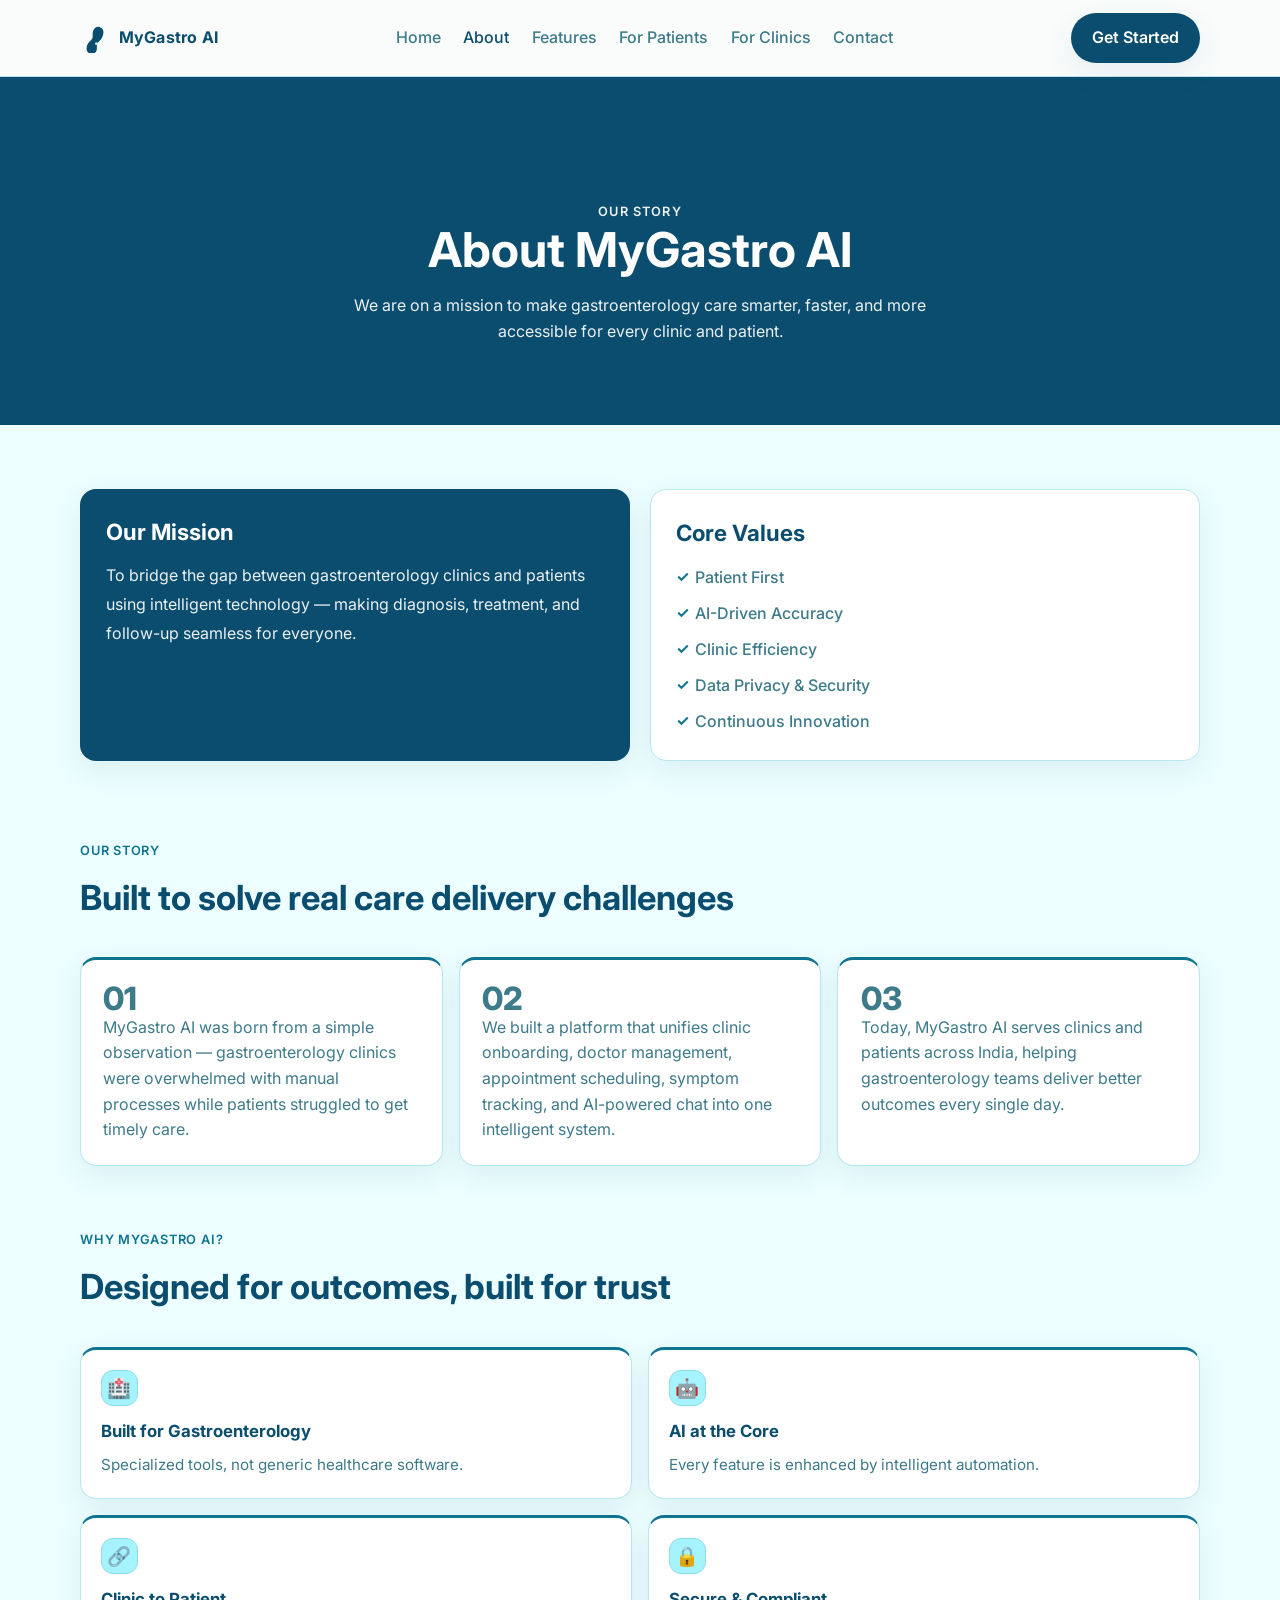
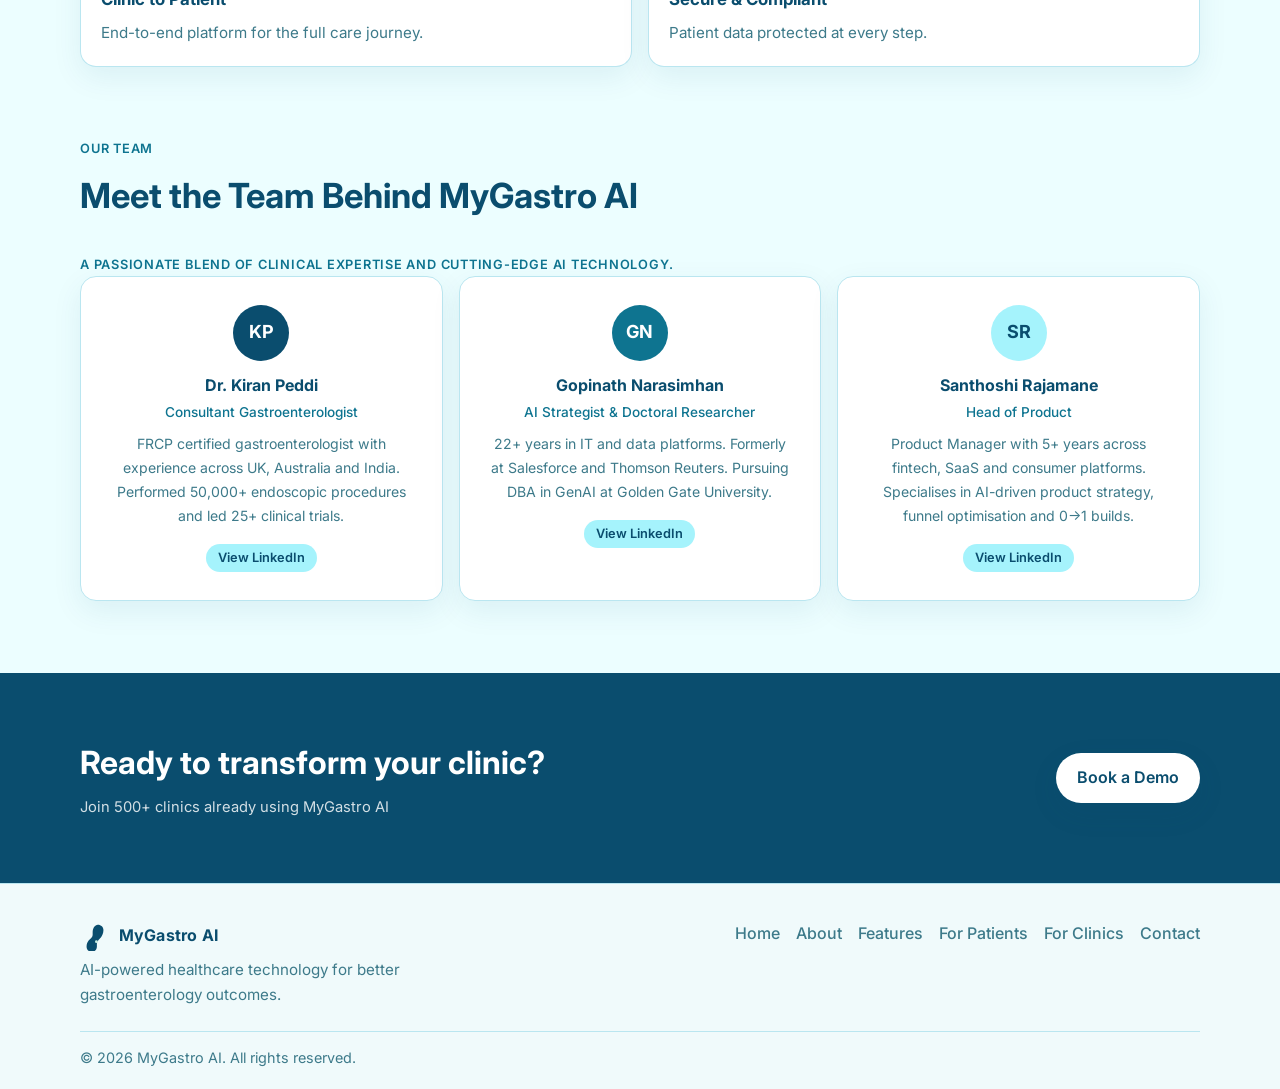
==== about.html @ 6a751ac2 "Initial commit - MyGastro AI website" ====
<!DOCTYPE html>
<html lang="en">
<head>
  <meta charset="UTF-8">
  <meta name="viewport" content="width=device-width, initial-scale=1.0">
  <title>About | MyGastro AI</title>
  <meta
    name="description"
    content="Learn about MyGastro AI's mission, story, and values in transforming gastroenterology care with AI-powered healthcare technology."
  >
  <link rel="preconnect" href="https://fonts.googleapis.com">
  <link rel="preconnect" href="https://fonts.gstatic.com" crossorigin>
  <link
    href="https://fonts.googleapis.com/css2?family=Inter:wght@400;500;600;700;800&display=swap"
    rel="stylesheet"
  >
  <link rel="stylesheet" href="style.css">
</head>
<body>
  <header class="site-header">
    <nav class="navbar container" aria-label="Main navigation">
      <a href="index.html" class="logo" aria-label="MyGastro AI home">
        <span class="logo-icon" aria-hidden="true">
          <svg viewBox="0 0 64 64" role="img" aria-label="Digestive icon">
            <path
              d="M38 8c-3 0-6 2-8 5-2 3-3 7-3 11v6c0 2-1 4-3 6l-4 4c-4 4-6 9-6 15 0 6 5 11 11 11 6 0 11-5 11-11v-6c0-3 1-6 4-9l2-2c5-5 8-12 8-19 0-6-5-11-12-11Z"
              fill="currentColor"
            ></path>
            <circle cx="35" cy="44" r="3" fill="#C8EDE0"></circle>
          </svg>
        </span>
        <span class="logo-text">MyGastro AI</span>
      </a>

      <ul class="nav-links">
        <li><a href="index.html">Home</a></li>
        <li><a href="about.html" class="active">About</a></li>
        <li><a href="features.html">Features</a></li>
        <li><a href="for-patients.html">For Patients</a></li>
        <li><a href="for-clinics.html">For Clinics</a></li>
        <li><a href="contact.html">Contact</a></li>
      </ul>

      <a href="contact.html" class="btn btn-primary nav-cta">Get Started</a>
    </nav>
  </header>

  <main>
    <section class="page-hero">
      <div class="container page-hero-content">
        <p class="hero-kicker">Our Story</p>
        <h1>About MyGastro AI</h1>
        <p>
          We are on a mission to make gastroenterology care smarter, faster, and
          more accessible for every clinic and patient.
        </p>
      </div>
    </section>

    <section class="about-mission">
      <div class="container about-mission-grid">
        <article class="mission-card">
          <h2>Our Mission</h2>
          <p>
            To bridge the gap between gastroenterology clinics and patients using
            intelligent technology — making diagnosis, treatment, and follow-up
            seamless for everyone.
          </p>
        </article>

        <aside class="core-values" aria-label="Core values">
          <h2>Core Values</h2>
          <ul>
            <li>Patient First</li>
            <li>AI-Driven Accuracy</li>
            <li>Clinic Efficiency</li>
            <li>Data Privacy &amp; Security</li>
            <li>Continuous Innovation</li>
          </ul>
        </aside>
      </div>
    </section>

    <section class="about-story">
      <div class="container">
        <div class="section-heading">
          <p>Our Story</p>
          <h2>Built to solve real care delivery challenges</h2>
        </div>
        <div class="story-grid">
          <article class="story-card">
            <p class="story-number">01</p>
            <p>
              MyGastro AI was born from a simple observation — gastroenterology
              clinics were overwhelmed with manual processes while patients
              struggled to get timely care.
            </p>
          </article>
          <article class="story-card">
            <p class="story-number">02</p>
            <p>
              We built a platform that unifies clinic onboarding, doctor
              management, appointment scheduling, symptom tracking, and AI-powered
              chat into one intelligent system.
            </p>
          </article>
          <article class="story-card">
            <p class="story-number">03</p>
            <p>
              Today, MyGastro AI serves clinics and patients across India, helping
              gastroenterology teams deliver better outcomes every single day.
            </p>
          </article>
        </div>
      </div>
    </section>

    <section class="about-why">
      <div class="container">
        <div class="section-heading">
          <p>Why MyGastro AI?</p>
          <h2>Designed for outcomes, built for trust</h2>
        </div>
        <div class="why-grid">
          <article class="feature-card">
            <span class="feature-icon" aria-hidden="true">🏥</span>
            <h3>Built for Gastroenterology</h3>
            <p>Specialized tools, not generic healthcare software.</p>
          </article>
          <article class="feature-card">
            <span class="feature-icon" aria-hidden="true">🤖</span>
            <h3>AI at the Core</h3>
            <p>Every feature is enhanced by intelligent automation.</p>
          </article>
          <article class="feature-card">
            <span class="feature-icon" aria-hidden="true">🔗</span>
            <h3>Clinic to Patient</h3>
            <p>End-to-end platform for the full care journey.</p>
          </article>
          <article class="feature-card">
            <span class="feature-icon" aria-hidden="true">🔒</span>
            <h3>Secure &amp; Compliant</h3>
            <p>Patient data protected at every step.</p>
          </article>
        </div>
      </div>
    </section>

    <section class="about-team">
      <div class="container">
        <div class="section-heading">
          <p>Our Team</p>
          <h2>Meet the Team Behind MyGastro AI</h2>
          <p class="team-subtext">A passionate blend of clinical expertise and cutting-edge AI technology.</p>
        </div>
        <div class="team-grid">
          <article class="team-card">
            <div class="team-avatar team-avatar-kp" aria-hidden="true">KP</div>
            <h3>Dr. Kiran Peddi</h3>
            <p class="team-role">Consultant Gastroenterologist</p>
            <p class="team-bio">FRCP certified gastroenterologist with experience across UK, Australia and India. Performed 50,000+ endoscopic procedures and led 25+ clinical trials.</p>
            <a class="team-link" href="https://www.linkedin.com/in/kiranpeddi22/" target="_blank" rel="noopener noreferrer">View LinkedIn</a>
          </article>
          <article class="team-card">
            <div class="team-avatar team-avatar-gn" aria-hidden="true">GN</div>
            <h3>Gopinath Narasimhan</h3>
            <p class="team-role">AI Strategist &amp; Doctoral Researcher</p>
            <p class="team-bio">22+ years in IT and data platforms. Formerly at Salesforce and Thomson Reuters. Pursuing DBA in GenAI at Golden Gate University.</p>
            <a class="team-link" href="https://www.linkedin.com/in/gopinath-narasimhan-genai/" target="_blank" rel="noopener noreferrer">View LinkedIn</a>
          </article>
          <article class="team-card">
            <div class="team-avatar team-avatar-sr" aria-hidden="true">SR</div>
            <h3>Santhoshi Rajamane</h3>
            <p class="team-role">Head of Product</p>
            <p class="team-bio">Product Manager with 5+ years across fintech, SaaS and consumer platforms. Specialises in AI-driven product strategy, funnel optimisation and 0→1 builds.</p>
            <a class="team-link" href="https://www.linkedin.com/in/santhoshi-rajamane-a36a02214/" target="_blank" rel="noopener noreferrer">View LinkedIn</a>
          </article>
        </div>
      </div>
    </section>

    <section class="cta-banner">
      <div class="container cta-content">
        <div class="cta-text">
          <h2>Ready to transform your clinic?</h2>
          <p>Join 500+ clinics already using MyGastro AI</p>
        </div>
        <a href="contact.html" class="btn btn-accent">Book a Demo</a>
      </div>
    </section>
  </main>

  <footer class="site-footer">
    <div class="container footer-grid">
      <div class="footer-brand">
        <a href="index.html" class="logo footer-logo" aria-label="MyGastro AI home">
          <span class="logo-icon" aria-hidden="true">
            <svg viewBox="0 0 64 64" role="img" aria-label="Digestive icon">
              <path
                d="M38 8c-3 0-6 2-8 5-2 3-3 7-3 11v6c0 2-1 4-3 6l-4 4c-4 4-6 9-6 15 0 6 5 11 11 11 6 0 11-5 11-11v-6c0-3 1-6 4-9l2-2c5-5 8-12 8-19 0-6-5-11-12-11Z"
                fill="currentColor"
              ></path>
              <circle cx="35" cy="44" r="3" fill="#C8EDE0"></circle>
            </svg>
          </span>
          <span class="logo-text">MyGastro AI</span>
        </a>
        <p>AI-powered healthcare technology for better gastroenterology outcomes.</p>
      </div>

      <div class="footer-links">
        <a href="index.html">Home</a>
        <a href="about.html">About</a>
        <a href="features.html">Features</a>
        <a href="for-patients.html">For Patients</a>
        <a href="for-clinics.html">For Clinics</a>
        <a href="contact.html">Contact</a>
      </div>
    </div>
    <div class="container footer-bottom">
      <p>&copy; 2026 MyGastro AI. All rights reserved.</p>
    </div>
  </footer>
</body>
</html>
---- style.css ----
:root {
  --primary: #0A4D6E;
  --accent: #0E7490;
  --light: #A5F3FC;
  --bg: #ECFEFF;
  --text: #0A2533;
  --muted: #3D7A8A;
  --white: #FFFFFF;
  --border: #BAE6F0;
  --shadow: 0 10px 30px rgba(10, 77, 110, 0.08);
}

*,
*::before,
*::after {
  box-sizing: border-box;
}

html,
body {
  margin: 0;
  padding: 0;
}

body {
  font-family: "Inter", Arial, sans-serif;
  color: var(--text);
  background: var(--bg);
  line-height: 1.6;
}

a {
  text-decoration: none;
  color: inherit;
}

.container {
  width: min(1120px, 92%);
  margin: 0 auto;
}

.site-header {
  position: sticky;
  top: 0;
  z-index: 1000;
  background: rgba(250, 252, 251, 0.93);
  backdrop-filter: blur(10px);
  border-bottom: 1px solid var(--border);
}

.navbar {
  min-height: 76px;
  display: flex;
  align-items: center;
  justify-content: space-between;
  gap: 1rem;
}

.logo {
  display: inline-flex;
  align-items: center;
  gap: 0.55rem;
  font-weight: 700;
  color: var(--primary);
}

.logo-icon {
  width: 30px;
  height: 30px;
  display: inline-flex;
  align-items: center;
  justify-content: center;
}

.logo-icon svg {
  width: 100%;
  height: 100%;
}

.logo-text {
  letter-spacing: 0.2px;
}

.nav-links {
  display: flex;
  gap: 1.4rem;
  list-style: none;
  margin: 0;
  padding: 0;
  flex-wrap: wrap;
  justify-content: center;
}

.nav-links a {
  color: var(--muted);
  font-weight: 500;
  transition: color 0.2s ease;
}

.nav-links a:hover,
.nav-links a.active {
  color: var(--primary);
}

.btn {
  display: inline-flex;
  align-items: center;
  justify-content: center;
  border-radius: 999px;
  padding: 0.72rem 1.25rem;
  font-weight: 600;
  border: 1px solid transparent;
  transition: transform 0.2s ease, box-shadow 0.2s ease, background-color 0.2s ease;
}

.btn:hover {
  transform: translateY(-1px);
}

.btn-primary {
  background: var(--primary);
  color: var(--white);
  box-shadow: var(--shadow);
}

.btn-accent {
  background: var(--accent);
  color: var(--white);
  box-shadow: var(--shadow);
}

.btn-ghost {
  background: transparent;
  border-color: rgba(255, 255, 255, 0.45);
  color: var(--white);
}

.hero {
  background: var(--primary);
  color: var(--white);
  min-height: 100vh;
  display: flex;
  align-items: center;
  padding: 7rem 0 3.5rem;
}

.hero-grid {
  display: grid;
  grid-template-columns: 1.1fr 0.9fr;
  gap: 2rem;
  align-items: center;
}

.hero-kicker {
  margin: 0 0 0.85rem;
  text-transform: uppercase;
  letter-spacing: 0.09em;
  color: var(--light);
  font-size: 0.8rem;
  font-weight: 600;
}

.hero h1 {
  margin: 0;
  font-size: clamp(2rem, 4.2vw, 3.5rem);
  line-height: 1.1;
  max-width: 13ch;
}

.hero-subtext {
  margin: 1.2rem 0 2rem;
  font-size: 1.06rem;
  color: rgba(255, 255, 255, 0.9);
  max-width: 58ch;
}

.hero-actions {
  display: flex;
  gap: 0.85rem;
  flex-wrap: wrap;
}

.hero-graphic {
  width: min(430px, 92%);
  aspect-ratio: 1 / 1;
  border-radius: 50%;
  margin-left: auto;
  position: relative;
  border: 1px solid rgba(255, 255, 255, 0.2);
  background: radial-gradient(circle at 35% 30%, rgba(200, 237, 224, 0.34), rgba(200, 237, 224, 0.06) 55%, transparent 70%);
}

.orb {
  position: absolute;
  border-radius: 50%;
  backdrop-filter: blur(2px);
}

.orb-1 {
  width: 74%;
  height: 74%;
  top: 13%;
  left: 13%;
  border: 1px dashed rgba(255, 255, 255, 0.3);
}

.orb-2 {
  width: 52%;
  height: 52%;
  top: 24%;
  left: 24%;
  border: 1px solid rgba(255, 255, 255, 0.35);
}

.orb-3 {
  width: 30%;
  height: 30%;
  top: 35%;
  left: 35%;
  background: rgba(200, 237, 224, 0.16);
  border: 1px solid rgba(255, 255, 255, 0.28);
}

.orb-center {
  position: absolute;
  inset: 0;
  display: grid;
  place-items: center;
  font-weight: 700;
  color: var(--light);
  letter-spacing: 0.06em;
  text-transform: uppercase;
  font-size: 0.8rem;
}

.orb-label {
  position: absolute;
  padding: 0.35rem 0.7rem;
  border-radius: 999px;
  font-size: 0.74rem;
  font-weight: 600;
  color: var(--white);
  background: rgba(10, 77, 110, 0.45);
  border: 1px solid rgba(165, 243, 252, 0.55);
  backdrop-filter: blur(4px);
  animation: floatOrb 5s ease-in-out infinite;
}

.orb-label-1 {
  top: 16%;
  left: 10%;
}

.orb-label-2 {
  top: 62%;
  right: 6%;
  animation-delay: 0.8s;
}

.orb-label-3 {
  bottom: 10%;
  left: 16%;
  animation-delay: 1.4s;
}

@keyframes floatOrb {
  0%,
  100% {
    transform: translateY(0);
  }

  50% {
    transform: translateY(-6px);
  }
}

.stats {
  margin-top: -1px;
  background: var(--white);
  border-bottom: 1px solid var(--border);
}

.stats-grid {
  display: grid;
  grid-template-columns: repeat(4, 1fr);
  gap: 1rem;
  padding: 1.4rem 0;
}

.stat-card {
  text-align: center;
  padding: 0.6rem 0.4rem;
}

.stat-card h2 {
  margin: 0;
  font-size: clamp(1.45rem, 2.5vw, 2rem);
  color: var(--primary);
  font-weight: 800;
}

.stat-card p {
  margin: 0.3rem 0 0;
  color: var(--muted);
  font-size: 0.96rem;
}

.features {
  padding: 5rem 0;
  background: #ECFEFF;
}

.section-heading p {
  margin: 0;
  color: var(--accent);
  font-weight: 600;
  text-transform: uppercase;
  letter-spacing: 0.06em;
  font-size: 0.8rem;
}

.section-heading h2 {
  margin: 0.55rem 0 2rem;
  font-size: clamp(1.6rem, 2.7vw, 2.2rem);
  color: var(--primary);
}

.features-grid {
  display: grid;
  grid-template-columns: repeat(3, minmax(0, 1fr));
  gap: 1rem;
}

.feature-card {
  background: var(--white);
  border: 1px solid var(--border);
  border-top: 3px solid var(--accent);
  border-radius: 16px;
  padding: 1.25rem;
  box-shadow: var(--shadow);
  transition: transform 0.2s ease, border-color 0.2s ease;
}

.feature-card:hover {
  transform: translateY(-4px);
  border-color: #0E7490;
}

.feature-icon {
  width: 2.3rem;
  height: 2.3rem;
  border-radius: 12px;
  display: inline-flex;
  align-items: center;
  justify-content: center;
  margin-bottom: 0.7rem;
  font-size: 1.2rem;
  background: var(--light);
  border: 1px solid #8EDCEC;
}

.feature-card h3 {
  margin: 0 0 0.55rem;
  color: var(--primary);
  font-size: 1.05rem;
}

.feature-card p {
  margin: 0;
  color: var(--muted);
  font-size: 0.95rem;
}

.cta-banner {
  padding: 4rem 0;
  background: var(--primary);
}

.cta-content {
  display: flex;
  align-items: center;
  justify-content: space-between;
  gap: 1rem;
}

.cta-content h2 {
  margin: 0;
  color: var(--white);
  font-size: clamp(1.35rem, 2.5vw, 2rem);
}

.cta-text p {
  margin: 0.45rem 0 0;
  color: rgba(255, 255, 255, 0.82);
  font-size: 0.92rem;
}

.cta-banner .btn-accent {
  background: var(--white);
  color: var(--primary);
}

.site-footer {
  background: #F0FAFB;
  border-top: 1px solid var(--border);
  padding: 2.3rem 0 1.2rem;
}

.footer-grid {
  display: flex;
  justify-content: space-between;
  gap: 1.2rem;
  align-items: flex-start;
  flex-wrap: wrap;
}

.footer-brand {
  max-width: 420px;
}

.footer-logo {
  margin-bottom: 0.35rem;
}

.footer-brand p {
  margin: 0;
  color: var(--muted);
  font-size: 0.95rem;
}

.footer-links {
  display: flex;
  flex-wrap: wrap;
  gap: 0.8rem 1rem;
}

.footer-links a {
  color: var(--muted);
  font-weight: 500;
}

.footer-links a:hover {
  color: var(--primary);
}

.footer-bottom {
  margin-top: 1.5rem;
  border-top: 1px solid var(--border);
  padding-top: 0.9rem;
}

.footer-bottom p {
  margin: 0;
  color: var(--muted);
  font-size: 0.9rem;
}

@media (max-width: 980px) {
  .navbar {
    flex-wrap: wrap;
    justify-content: center;
    padding: 0.7rem 0;
  }

  .nav-cta {
    order: 3;
  }

  .hero {
    min-height: auto;
    padding-top: 6.5rem;
  }

  .hero-grid {
    grid-template-columns: 1fr;
    text-align: center;
  }

  .hero h1,
  .hero-subtext {
    margin-left: auto;
    margin-right: auto;
  }

  .hero-actions {
    justify-content: center;
  }

  .hero-graphic {
    margin: 1.25rem auto 0;
  }

  .orb-label {
    font-size: 0.68rem;
    padding: 0.3rem 0.55rem;
  }

  .stats-grid {
    grid-template-columns: repeat(2, 1fr);
  }

  .features-grid {
    grid-template-columns: repeat(2, minmax(0, 1fr));
  }
}

@media (max-width: 640px) {
  .nav-links {
    gap: 0.75rem;
  }

  .stats-grid {
    grid-template-columns: 1fr;
  }

  .features-grid {
    grid-template-columns: 1fr;
  }

  .cta-content {
    flex-direction: column;
    text-align: center;
  }
}

.page-hero {
  background: #0A4D6E;
  color: var(--white);
  padding: 6.8rem 0 5rem;
}

.page-hero-content {
  text-align: center;
}

.page-hero h1 {
  margin: 0;
  font-size: clamp(2rem, 4.2vw, 3rem);
  line-height: 1.15;
}

.page-hero p {
  margin: 1rem auto 0;
  max-width: 62ch;
  color: rgba(255, 255, 255, 0.92);
}

.about-mission {
  padding: 4rem 0;
}

.about-mission-grid {
  display: grid;
  grid-template-columns: 1fr 1fr;
  gap: 1.2rem;
  align-items: stretch;
}

.mission-card {
  background: #0A4D6E;
  color: var(--white);
  border-radius: 16px;
  padding: 1.6rem;
  box-shadow: var(--shadow);
}

.mission-card h2 {
  margin: 0 0 0.7rem;
  font-size: 1.4rem;
}

.mission-card p {
  margin: 0;
  color: rgba(255, 255, 255, 0.92);
  font-size: 1rem;
  line-height: 1.8;
}

.core-values {
  background: var(--white);
  border: 1px solid var(--border);
  border-radius: 16px;
  padding: 1.6rem;
  box-shadow: var(--shadow);
}

.core-values h2 {
  margin: 0 0 0.85rem;
  color: var(--primary);
  font-size: 1.4rem;
}

.core-values ul {
  list-style: none;
  margin: 0;
  padding: 0;
  display: grid;
  gap: 0.65rem;
}

.core-values li {
  position: relative;
  padding-left: 1.2rem;
  color: var(--muted);
  font-weight: 500;
}

.core-values li::before {
  content: "✓";
  color: #0E7490;
  font-size: 0.95rem;
  font-weight: 700;
  position: absolute;
  left: 0;
  top: 0.05rem;
}

.about-story {
  padding: 1rem 0 4rem;
  background: #ECFEFF;
}

.story-grid {
  display: grid;
  grid-template-columns: repeat(3, minmax(0, 1fr));
  gap: 1rem;
}

.story-card {
  background: var(--white);
  border: 1px solid var(--border);
  border-top: 3px solid var(--accent);
  border-radius: 16px;
  box-shadow: var(--shadow);
  padding: 1.4rem;
}

.story-number {
  margin: 0 0 0.35rem;
  color: rgba(14, 116, 144, 0.45);
  font-size: 2rem;
  line-height: 1;
  font-weight: 800;
}

.story-card p {
  margin: 0;
  color: var(--muted);
}

.about-why {
  padding: 0 0 4.5rem;
}

.why-grid {
  display: grid;
  grid-template-columns: repeat(2, minmax(0, 1fr));
  gap: 1rem;
}

.about-team {
  padding: 0 0 4.5rem;
}

.team-grid {
  display: grid;
  grid-template-columns: repeat(3, minmax(0, 1fr));
  gap: 1rem;
}

.team-subtext {
  margin: -0.8rem 0 1.25rem;
  color: var(--muted);
  font-size: 0.95rem;
}

.team-card {
  background: var(--white);
  border: 1px solid var(--border);
  border-radius: 16px;
  box-shadow: var(--shadow);
  padding: 1.75rem;
  text-align: center;
}

.team-avatar {
  width: 56px;
  height: 56px;
  border-radius: 50%;
  margin: 0 auto;
  display: grid;
  place-items: center;
  font-weight: 700;
  font-size: 18px;
  margin-bottom: 0.2rem;
}

.team-avatar-kp {
  background: #0A4D6E;
  color: #FFFFFF;
}

.team-avatar-gn {
  background: #0E7490;
  color: #FFFFFF;
}

.team-avatar-sr {
  background: #A5F3FC;
  color: #0A4D6E;
}

.team-card h3 {
  margin: 0.75rem 0 0.25rem;
  color: var(--primary);
  font-size: 1rem;
  font-weight: 700;
}

.team-role {
  margin: 0 0 0.5rem;
  font-size: 0.85rem;
  color: var(--accent);
  font-weight: 500;
}

.team-bio {
  margin: 0;
  font-size: 0.88rem;
  color: var(--muted);
  line-height: 1.7;
}

.team-link {
  margin-top: 1rem;
  display: inline-block;
  background: var(--light);
  color: var(--primary);
  font-size: 0.8rem;
  padding: 4px 12px;
  border-radius: 999px;
  font-weight: 600;
}

@media (max-width: 900px) {
  .about-mission-grid,
  .why-grid {
    grid-template-columns: 1fr;
  }

  .story-grid,
  .team-grid {
    grid-template-columns: 1fr;
  }
}

.features-hero {
  background: #0A4D6E;
}

.trust-badges {
  display: flex;
  justify-content: center;
  gap: 0.7rem;
  flex-wrap: wrap;
  margin-top: 1.25rem;
}

.trust-badges span {
  color: var(--white);
  background: rgba(165, 243, 252, 0.2);
  border: 1px solid rgba(165, 243, 252, 0.5);
  border-radius: 999px;
  padding: 0.38rem 0.72rem;
  font-size: 0.82rem;
  font-weight: 600;
}

.feature-tracks {
  padding: 4.5rem 0 1.4rem;
}

.tracks-grid {
  display: grid;
  grid-template-columns: repeat(2, minmax(0, 1fr));
  gap: 1rem;
}

.track-card {
  border-radius: 16px;
  padding: 1.4rem;
  box-shadow: var(--shadow);
  border-top: 3px solid var(--accent);
}

.track-card h3 {
  margin: 0 0 0.75rem;
  text-transform: uppercase;
  letter-spacing: 0.05em;
  font-size: 0.9rem;
}

.track-card ul {
  margin: 0;
  padding: 0;
  list-style: none;
  display: grid;
  gap: 0.6rem;
}

.track-card li {
  position: relative;
  padding-left: 1.1rem;
}

.track-card li::before {
  content: "✓";
  position: absolute;
  left: 0;
  top: 0.02rem;
  font-weight: 700;
}

.track-card-patients {
  background: #0A4D6E;
  color: var(--white);
}

.track-card-patients li {
  color: rgba(255, 255, 255, 0.92);
}

.track-card-patients li::before {
  color: var(--light);
}

.track-card-clinics {
  background: var(--white);
  color: var(--text);
  border: 1px solid var(--border);
}

.track-card-clinics li {
  color: var(--muted);
}

.track-card-clinics li::before {
  color: var(--accent);
}

.platform-features {
  padding: 2.4rem 0 4.5rem;
  background: #ECFEFF;
}

.platform-features-grid {
  display: grid;
  grid-template-columns: repeat(3, minmax(0, 1fr));
  gap: 1rem;
}

.how-it-works {
  padding: 0 0 4.5rem;
}

.timeline-steps {
  display: grid;
  grid-template-columns: repeat(4, minmax(0, 1fr));
  gap: 0.8rem;
}

.timeline-step {
  background: var(--white);
  border: 1px solid var(--border);
  border-top: 3px solid var(--accent);
  border-radius: 16px;
  box-shadow: var(--shadow);
  padding: 1rem;
  position: relative;
}

.timeline-step::after {
  content: "";
  position: absolute;
  right: -0.52rem;
  top: 50%;
  transform: translateY(-50%);
  width: 0.65rem;
  height: 2px;
  background: var(--accent);
}

.timeline-step:last-child::after {
  display: none;
}

.timeline-number {
  margin: 0 0 0.4rem;
  color: var(--accent);
  font-size: 0.8rem;
  font-weight: 700;
  text-transform: uppercase;
  letter-spacing: 0.06em;
}

.timeline-step h3 {
  margin: 0;
  color: var(--primary);
  font-size: 1rem;
  line-height: 1.35;
}

@media (max-width: 980px) {
  .platform-features-grid {
    grid-template-columns: repeat(2, minmax(0, 1fr));
  }

  .timeline-steps {
    grid-template-columns: repeat(2, minmax(0, 1fr));
  }

  .timeline-step:nth-child(2)::after {
    display: none;
  }
}

@media (max-width: 760px) {
  .tracks-grid,
  .platform-features-grid,
  .timeline-steps {
    grid-template-columns: 1fr;
  }

  .timeline-step::after {
    display: none;
  }
}

.patients-hero {
  background: #0A4D6E;
}

.patients-how {
  padding: 4.5rem 0 2.2rem;
}

.patients-steps {
  display: grid;
  grid-template-columns: repeat(4, minmax(0, 1fr));
  gap: 0.9rem;
}

.patient-step-card {
  background: var(--white);
  border: 1px solid var(--border);
  border-top: 3px solid var(--accent);
  border-radius: 16px;
  box-shadow: var(--shadow);
  padding: 1rem;
}

.patient-step-card h3 {
  margin: 0 0 0.45rem;
  color: var(--primary);
  font-size: 1rem;
}

.patient-step-card p {
  margin: 0;
  color: var(--muted);
  font-size: 0.9rem;
}

.patient-step-card .timeline-number {
  margin-bottom: 0.35rem;
}

.patients-benefits {
  padding: 1.6rem 0 4.5rem;
  background: #ECFEFF;
}

.patients-benefits-grid {
  display: grid;
  grid-template-columns: repeat(3, minmax(0, 1fr));
  gap: 1rem;
}

.plans-section {
  padding: 0 0 4.5rem;
}

.plans-grid {
  display: grid;
  grid-template-columns: repeat(3, minmax(0, 1fr));
  gap: 1rem;
}

.plan-card {
  background: var(--white);
  border: 1px solid var(--border);
  border-top: 3px solid var(--accent);
  border-radius: 16px;
  box-shadow: var(--shadow);
  padding: 1.2rem;
  position: relative;
}

.plan-card h3 {
  margin: 0 0 0.7rem;
  color: var(--primary);
  font-size: 1.1rem;
}

.plan-card ul {
  margin: 0;
  padding: 0;
  list-style: none;
  display: grid;
  gap: 0.55rem;
}

.plan-card li {
  position: relative;
  padding-left: 1rem;
  color: var(--muted);
  font-size: 0.92rem;
}

.plan-card li::before {
  content: "✓";
  position: absolute;
  left: 0;
  top: 0;
  color: var(--accent);
  font-weight: 700;
}

.plan-price {
  margin: 0.95rem 0 0;
  color: var(--primary);
  font-size: 1.1rem;
  font-weight: 800;
}

.plan-badge {
  position: absolute;
  top: 0.9rem;
  right: 0.9rem;
  margin: 0;
  background: var(--accent);
  color: var(--white);
  border-radius: 999px;
  padding: 0.2rem 0.55rem;
  font-size: 0.72rem;
  font-weight: 700;
}

.plan-popular {
  border-color: #0E7490;
}

.testimonials {
  padding: 0 0 4.5rem;
}

.testimonials-grid {
  display: grid;
  grid-template-columns: repeat(3, minmax(0, 1fr));
  gap: 1rem;
}

.testimonial-card {
  background: var(--white);
  border: 1px solid var(--border);
  border-top: 3px solid var(--accent);
  border-radius: 16px;
  box-shadow: var(--shadow);
  padding: 1.2rem;
}

.testimonial-card p {
  margin: 0;
  color: var(--muted);
  font-size: 0.93rem;
  line-height: 1.7;
}

.testimonial-card h3 {
  margin: 0.85rem 0 0;
  color: var(--primary);
  font-size: 0.95rem;
}

@media (max-width: 980px) {
  .patients-steps,
  .patients-benefits-grid,
  .plans-grid,
  .testimonials-grid {
    grid-template-columns: repeat(2, minmax(0, 1fr));
  }
}

@media (max-width: 760px) {
  .patients-steps,
  .patients-benefits-grid,
  .plans-grid,
  .testimonials-grid {
    grid-template-columns: 1fr;
  }
}

.clinics-hero {
  background: #0A4D6E;
}

.clinics-benefits {
  padding: 4.5rem 0 2rem;
}

.clinics-benefits-grid {
  display: grid;
  grid-template-columns: repeat(2, minmax(0, 1fr));
  gap: 1rem;
}

.clinics-large-card {
  padding: 1.45rem;
}

.clinics-large-card p {
  line-height: 1.7;
}

.clinics-onboarding {
  padding: 1.6rem 0 4.5rem;
}

.clinics-steps {
  display: grid;
  grid-template-columns: repeat(4, minmax(0, 1fr));
  gap: 0.8rem;
}

.clinics-steps .timeline-step p {
  margin: 0;
  color: var(--muted);
  font-size: 0.9rem;
}

.clinics-features {
  padding: 0 0 4.5rem;
  background: #ECFEFF;
}

.clinics-features-grid {
  display: grid;
  grid-template-columns: repeat(3, minmax(0, 1fr));
  gap: 1rem;
}

.comparison-section {
  padding: 0 0 4.5rem;
}

.comparison-wrap {
  overflow-x: auto;
}

.comparison-table {
  width: 100%;
  border-collapse: collapse;
  background: var(--white);
  border: 1px solid var(--border);
  border-radius: 16px;
  overflow: hidden;
  box-shadow: var(--shadow);
}

.comparison-table th,
.comparison-table td {
  padding: 0.85rem 0.8rem;
  border-bottom: 1px solid var(--border);
  text-align: left;
  font-size: 0.92rem;
}

.comparison-table th {
  color: var(--primary);
  background: #F3FCFE;
  font-weight: 700;
}

.comparison-table td {
  color: var(--muted);
}

.comparison-table tbody tr:last-child td {
  border-bottom: none;
}

.comparison-table .mg-highlight {
  background: #0A4D6E;
  color: #FFFFFF;
  font-weight: 700;
}

@media (max-width: 980px) {
  .clinics-benefits-grid,
  .clinics-features-grid,
  .clinics-steps {
    grid-template-columns: repeat(2, minmax(0, 1fr));
  }

  .clinics-steps .timeline-step:nth-child(2)::after {
    display: none;
  }
}

@media (max-width: 760px) {
  .clinics-benefits-grid,
  .clinics-features-grid,
  .clinics-steps {
    grid-template-columns: 1fr;
  }

  .clinics-steps .timeline-step::after {
    display: none;
  }
}

.contact-hero {
  background: #0A4D6E;
}

.contact-main {
  padding: 4.5rem 0;
}

.contact-grid {
  display: grid;
  grid-template-columns: 1.05fr 0.95fr;
  gap: 1rem;
  align-items: start;
}

.contact-intro {
  margin: -0.8rem 0 1.25rem;
  color: var(--muted);
}

.contact-detail-grid,
.contact-meta-grid {
  display: grid;
  gap: 0.8rem;
}

.contact-meta-grid {
  margin-top: 0.9rem;
}

.contact-info-card,
.contact-meta-card {
  background: var(--white);
  border: 1px solid var(--border);
  border-top: 3px solid var(--accent);
  border-radius: 16px;
  box-shadow: var(--shadow);
  padding: 1rem;
}

.contact-info-card h3,
.contact-meta-card h3 {
  margin: 0 0 0.45rem;
  color: var(--primary);
  font-size: 1rem;
}

.contact-info-card p,
.contact-meta-card p {
  margin: 0;
  color: var(--muted);
  font-size: 0.92rem;
  line-height: 1.65;
}

.contact-form-card {
  background: var(--white);
  border: 1px solid var(--border);
  border-top: 3px solid var(--accent);
  border-radius: 16px;
  box-shadow: var(--shadow);
  padding: 1.25rem;
}

.contact-form-card h2 {
  margin: 0 0 1rem;
  color: var(--primary);
  font-size: 1.35rem;
}

.contact-form-card form {
  display: grid;
  gap: 0.75rem;
}

.form-row {
  display: grid;
  grid-template-columns: 1fr 1fr;
  gap: 0.7rem;
}

.contact-form-card label {
  display: grid;
  gap: 0.35rem;
}

.contact-form-card label span {
  color: var(--primary);
  font-size: 0.83rem;
  font-weight: 600;
}

.contact-form-card input,
.contact-form-card select,
.contact-form-card textarea {
  width: 100%;
  border: 1px solid var(--border);
  border-radius: 10px;
  padding: 0.65rem 0.7rem;
  font: inherit;
  color: var(--text);
  background: #F8FEFF;
}

.contact-form-card textarea {
  resize: vertical;
}

.contact-form-card input:focus,
.contact-form-card select:focus,
.contact-form-card textarea:focus {
  outline: none;
  border-color: var(--accent);
  box-shadow: 0 0 0 3px rgba(14, 116, 144, 0.12);
}

.contact-submit {
  width: 100%;
  border: none;
  border-radius: 999px;
  padding: 0.75rem 1rem;
  background: #0A4D6E;
  color: #FFFFFF;
  font-size: 0.95rem;
  font-weight: 700;
  cursor: pointer;
}

.faq-section {
  padding: 0 0 4.5rem;
}

.faq-list {
  background: var(--white);
  border: 1px solid var(--border);
  border-radius: 16px;
  box-shadow: var(--shadow);
}

.faq-item {
  border-bottom: 1px solid var(--border);
}

.faq-item:last-child {
  border-bottom: none;
}

.faq-question {
  width: 100%;
  border: none;
  background: transparent;
  display: flex;
  justify-content: space-between;
  align-items: center;
  gap: 0.8rem;
  text-align: left;
  padding: 1rem;
  color: var(--primary);
  font-size: 0.96rem;
  font-weight: 600;
  cursor: pointer;
}

.faq-chevron {
  color: var(--accent);
  font-size: 1rem;
  transition: transform 0.24s ease;
}

.faq-answer {
  display: grid;
  grid-template-rows: 0fr;
  transition: grid-template-rows 0.28s ease;
}

.faq-answer p {
  overflow: hidden;
  margin: 0;
  padding: 0 1rem;
  color: var(--muted);
  font-size: 0.92rem;
  line-height: 1.7;
}

.faq-item.open .faq-answer {
  grid-template-rows: 1fr;
}

.faq-item.open .faq-answer p {
  padding-bottom: 1rem;
}

.faq-item.open .faq-chevron {
  transform: rotate(180deg);
}

@media (max-width: 980px) {
  .contact-grid {
    grid-template-columns: 1fr;
  }
}

@media (max-width: 640px) {
  .form-row {
    grid-template-columns: 1fr;
  }
}
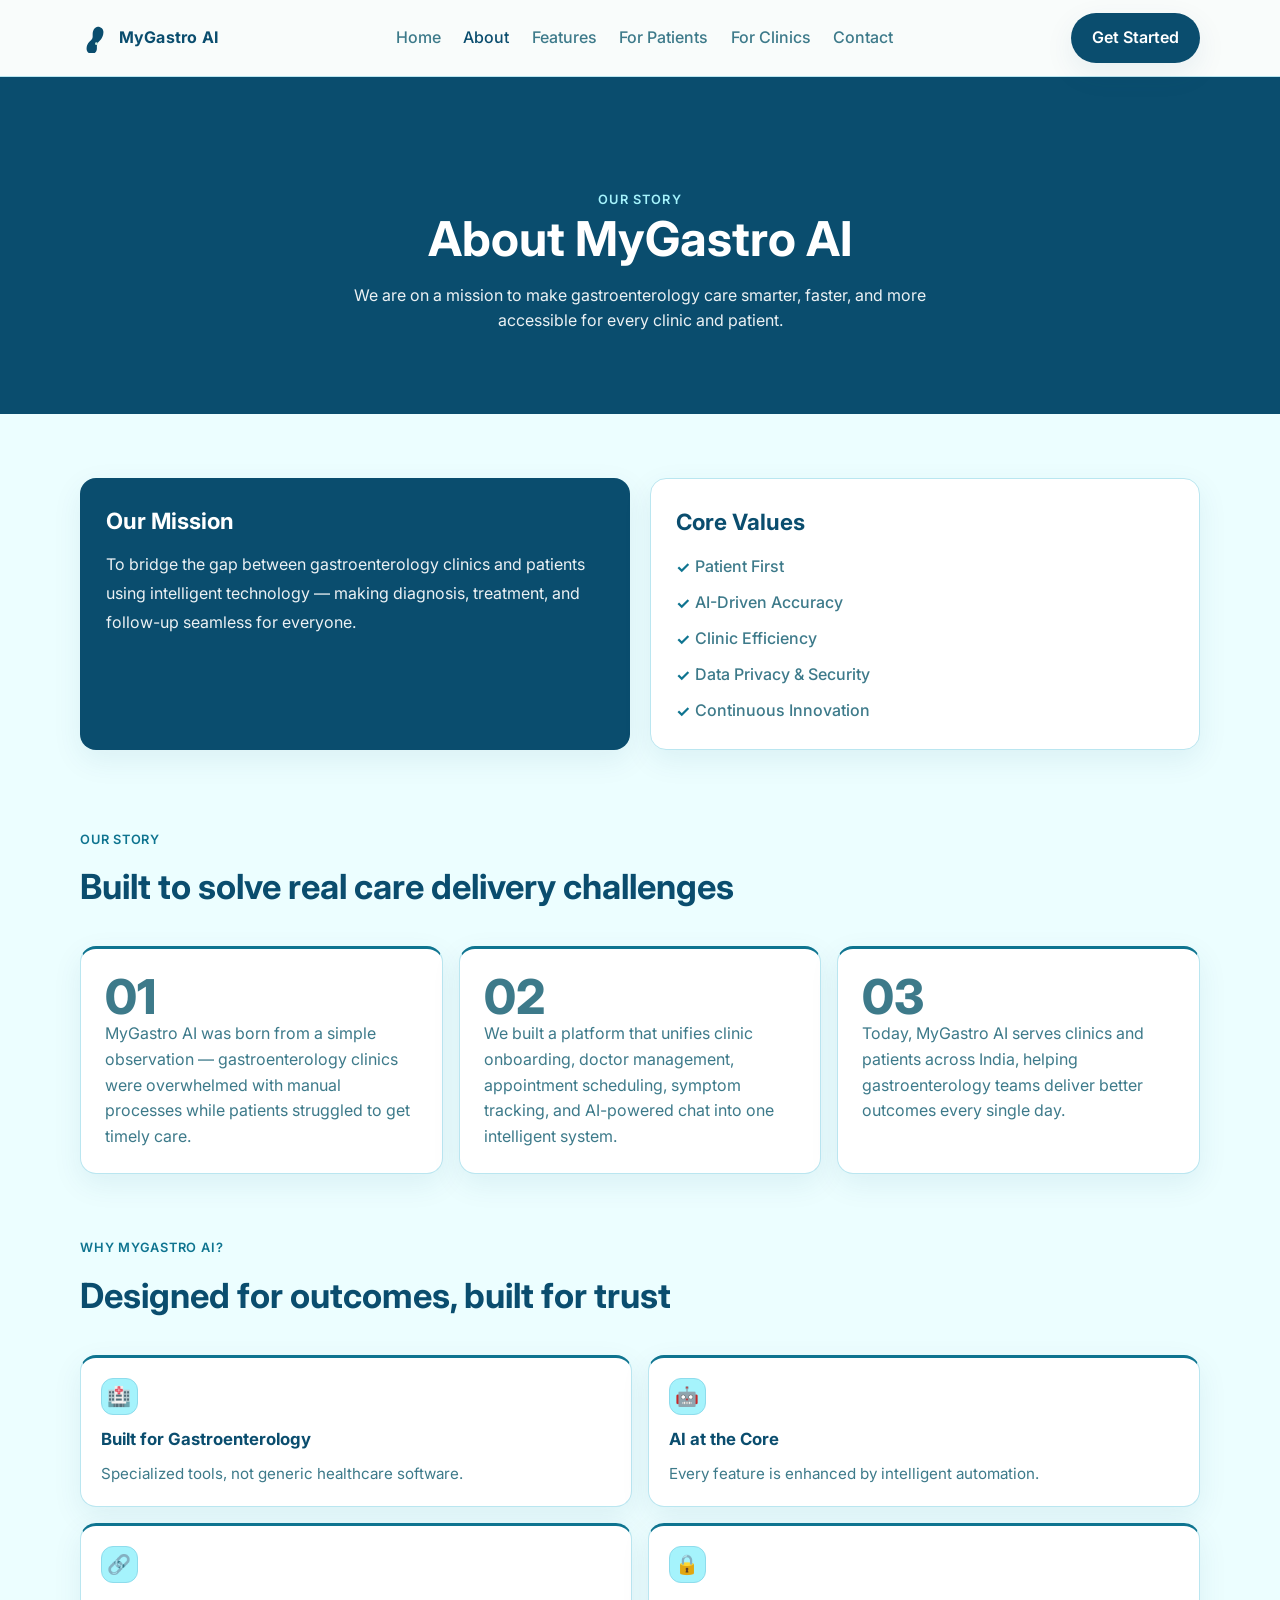
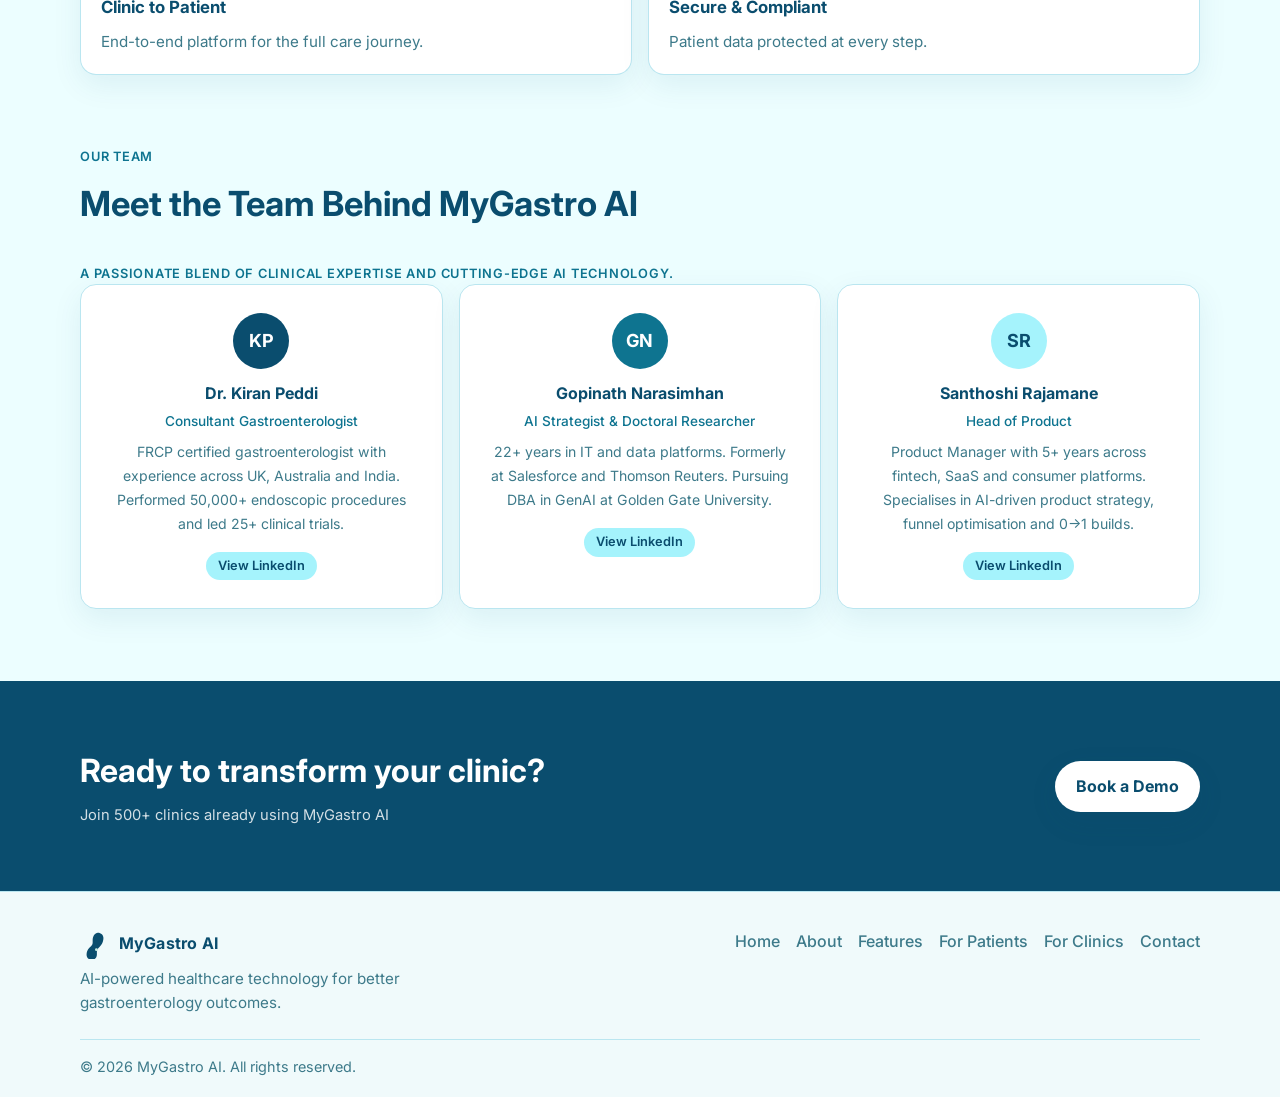
==== commit 5439124f: "Final improvements - cards, team section, hover effects" ====
--- a/about.html
+++ b/about.html
@@ -48,7 +48,7 @@
   <main>
     <section class="page-hero">
       <div class="container page-hero-content">
-        <p class="hero-kicker">Our Story</p>
+        <span class="hero-kicker">Our Story</span>
         <h1>About MyGastro AI</h1>
         <p>
           We are on a mission to make gastroenterology care smarter, faster, and
--- a/style.css
+++ b/style.css
@@ -338,12 +338,13 @@
   border-radius: 16px;
   padding: 1.25rem;
   box-shadow: var(--shadow);
-  transition: transform 0.2s ease, border-color 0.2s ease;
+  transition: all 0.3s ease;
 }
 
 .feature-card:hover {
   transform: translateY(-4px);
   border-color: #0E7490;
+  transition: all 0.3s ease;
 }
 
 .feature-icon {
@@ -395,9 +396,16 @@
   font-size: 0.92rem;
 }
 
+.cta-sub {
+  margin: 0.5rem 0 0;
+  color: rgba(255, 255, 255, 0.75);
+  font-size: 0.9rem;
+}
+
 .cta-banner .btn-accent {
-  background: var(--white);
-  color: var(--primary);
+  background: #ffffff;
+  color: #0A4D6E;
+  font-weight: 700;
 }
 
 .site-footer {
@@ -608,7 +616,7 @@
 .core-values li::before {
   content: "✓";
   color: #0E7490;
-  font-size: 0.95rem;
+  font-size: 1rem;
   font-weight: 700;
   position: absolute;
   left: 0;
@@ -632,13 +640,13 @@
   border-top: 3px solid var(--accent);
   border-radius: 16px;
   box-shadow: var(--shadow);
-  padding: 1.4rem;
+  padding: 1.5rem;
 }
 
 .story-number {
   margin: 0 0 0.35rem;
-  color: rgba(14, 116, 144, 0.45);
-  font-size: 2rem;
+  color: #BAE6F0;
+  font-size: 3rem;
   line-height: 1;
   font-weight: 800;
 }
@@ -656,6 +664,10 @@
   display: grid;
   grid-template-columns: repeat(2, minmax(0, 1fr));
   gap: 1rem;
+}
+
+.why-grid .feature-card {
+  border-top: 3px solid var(--accent);
 }
 
 .about-team {
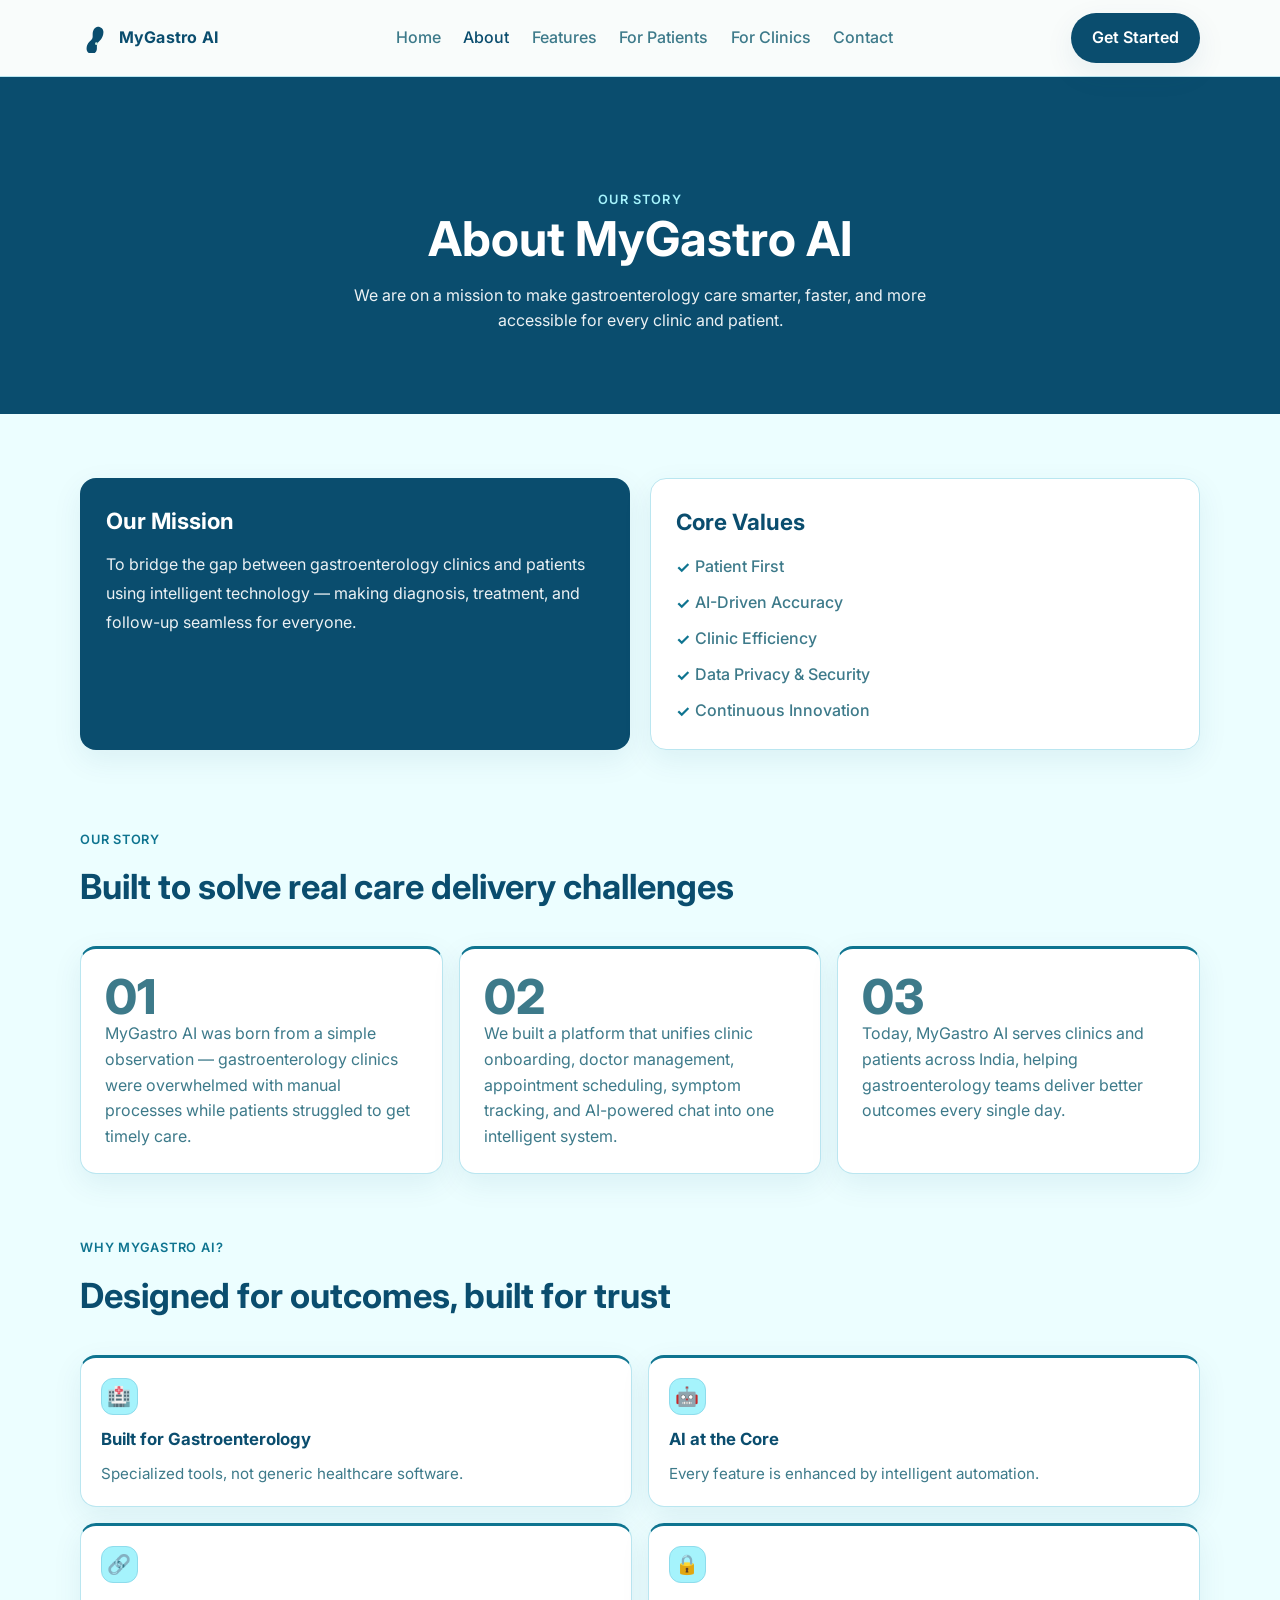
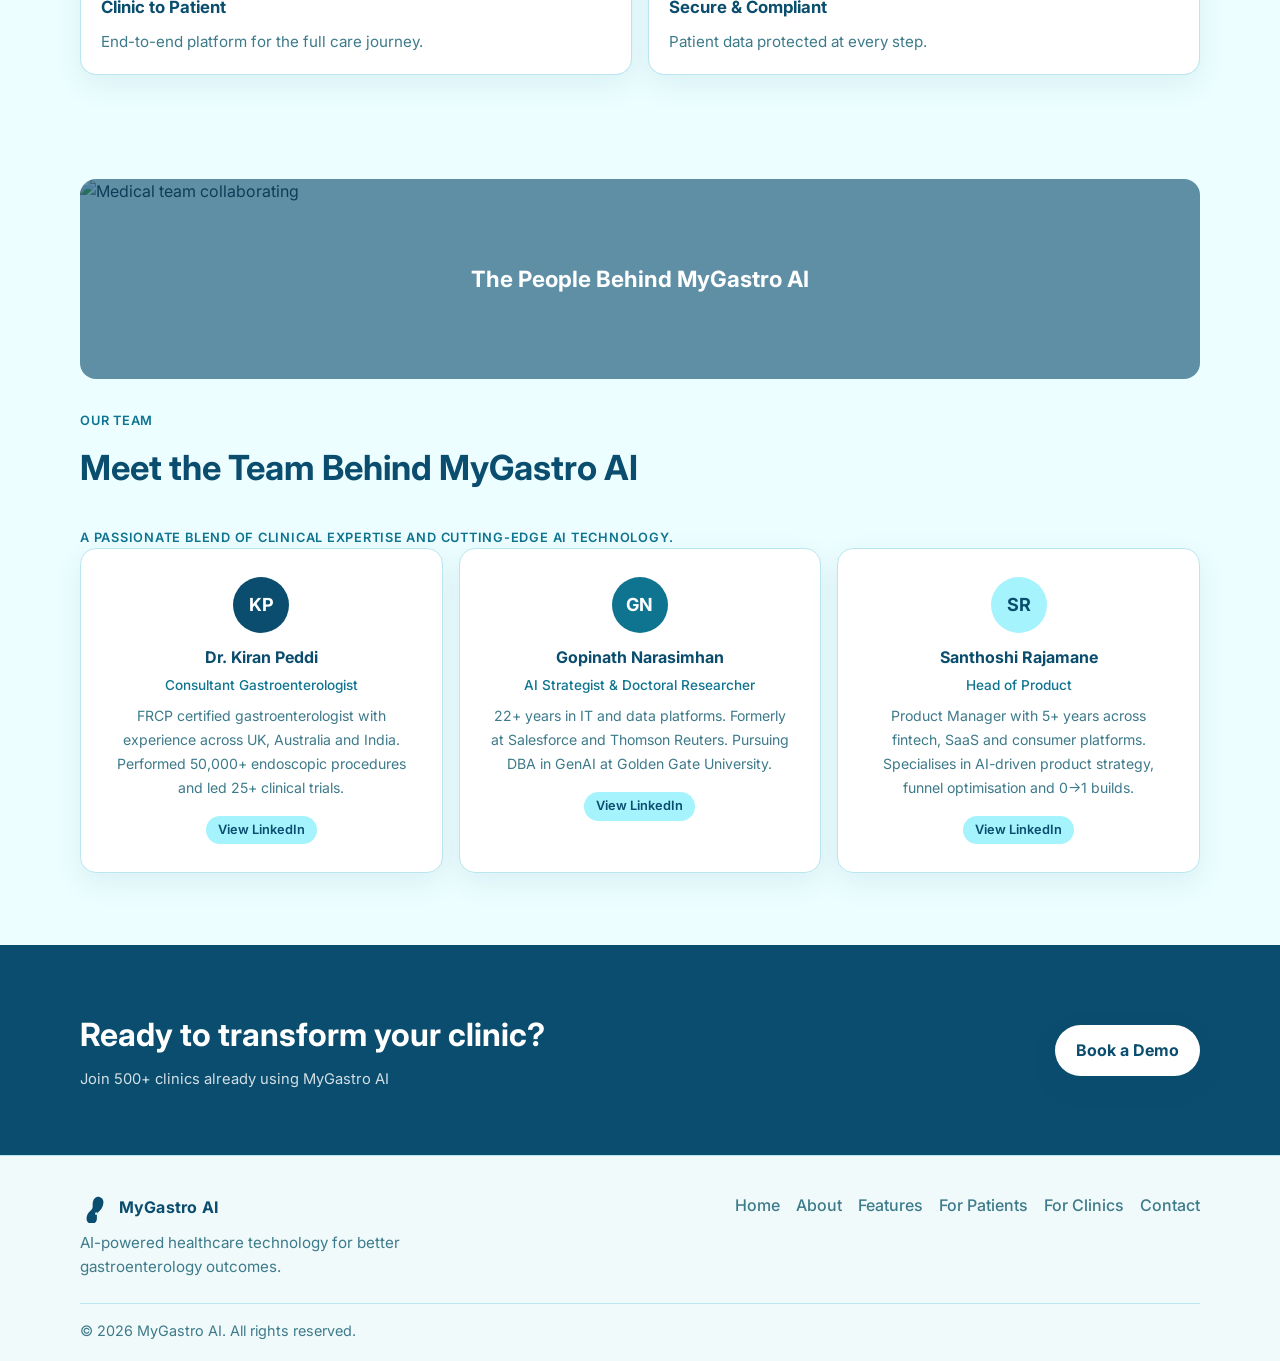
==== commit f0fb398a: "Add images and visual banners across all pages" ====
--- a/about.html
+++ b/about.html
@@ -148,6 +148,12 @@
 
     <section class="about-team">
       <div class="container">
+        <div class="img-banner team-banner">
+          <img src="https://images.unsplash.com/photo-1582750433449-648ed127bb54?w=1200&q=80" alt="Medical team collaborating">
+          <div class="img-banner-overlay">
+            <p>The People Behind MyGastro AI</p>
+          </div>
+        </div>
         <div class="section-heading">
           <p>Our Team</p>
           <h2>Meet the Team Behind MyGastro AI</h2>
--- a/style.css
+++ b/style.css
@@ -531,6 +531,71 @@
   }
 }
 
+.img-banner {
+  width: 100%;
+  border-radius: 16px;
+  overflow: hidden;
+  position: relative;
+  margin: 2rem 0;
+}
+
+.img-banner img {
+  width: 100%;
+  height: 220px;
+  object-fit: cover;
+  display: block;
+}
+
+.img-banner-overlay {
+  position: absolute;
+  inset: 0;
+  background: rgba(10, 77, 110, 0.62);
+  display: flex;
+  align-items: center;
+  justify-content: center;
+}
+
+.img-banner-overlay p {
+  color: #fff;
+  font-size: 1.4rem;
+  font-weight: 700;
+  text-align: center;
+  padding: 0 2rem;
+}
+
+.hero-image {
+  width: 100%;
+  max-width: 480px;
+  border-radius: 20px;
+  object-fit: cover;
+  border: 3px solid rgba(165, 243, 252, 0.4);
+  aspect-ratio: 4 / 5;
+}
+
+.img-banner-lg img {
+  height: 280px;
+}
+
+.team-banner img,
+.contact-banner img {
+  height: 200px;
+}
+
+.page-hero-split {
+  display: grid;
+  grid-template-columns: 1.1fr 0.9fr;
+  gap: 2rem;
+  align-items: center;
+}
+
+.page-hero-split .page-hero-content {
+  text-align: left;
+}
+
+.page-hero-split .trust-badges {
+  justify-content: flex-start;
+}
+
 .page-hero {
   background: #0A4D6E;
   color: var(--white);
@@ -1254,6 +1319,11 @@
   grid-template-columns: 1.05fr 0.95fr;
   gap: 1rem;
   align-items: start;
+}
+
+.contact-banner {
+  grid-column: 1 / -1;
+  margin-top: 0;
 }
 
 .contact-intro {
@@ -1438,6 +1508,23 @@
 }
 
 @media (max-width: 980px) {
+  .page-hero-split {
+    grid-template-columns: 1fr;
+    text-align: center;
+  }
+
+  .page-hero-split .page-hero-content {
+    text-align: center;
+  }
+
+  .page-hero-split .trust-badges {
+    justify-content: center;
+  }
+
+  .page-hero-split .hero-image {
+    margin: 0 auto;
+  }
+
   .contact-grid {
     grid-template-columns: 1fr;
   }
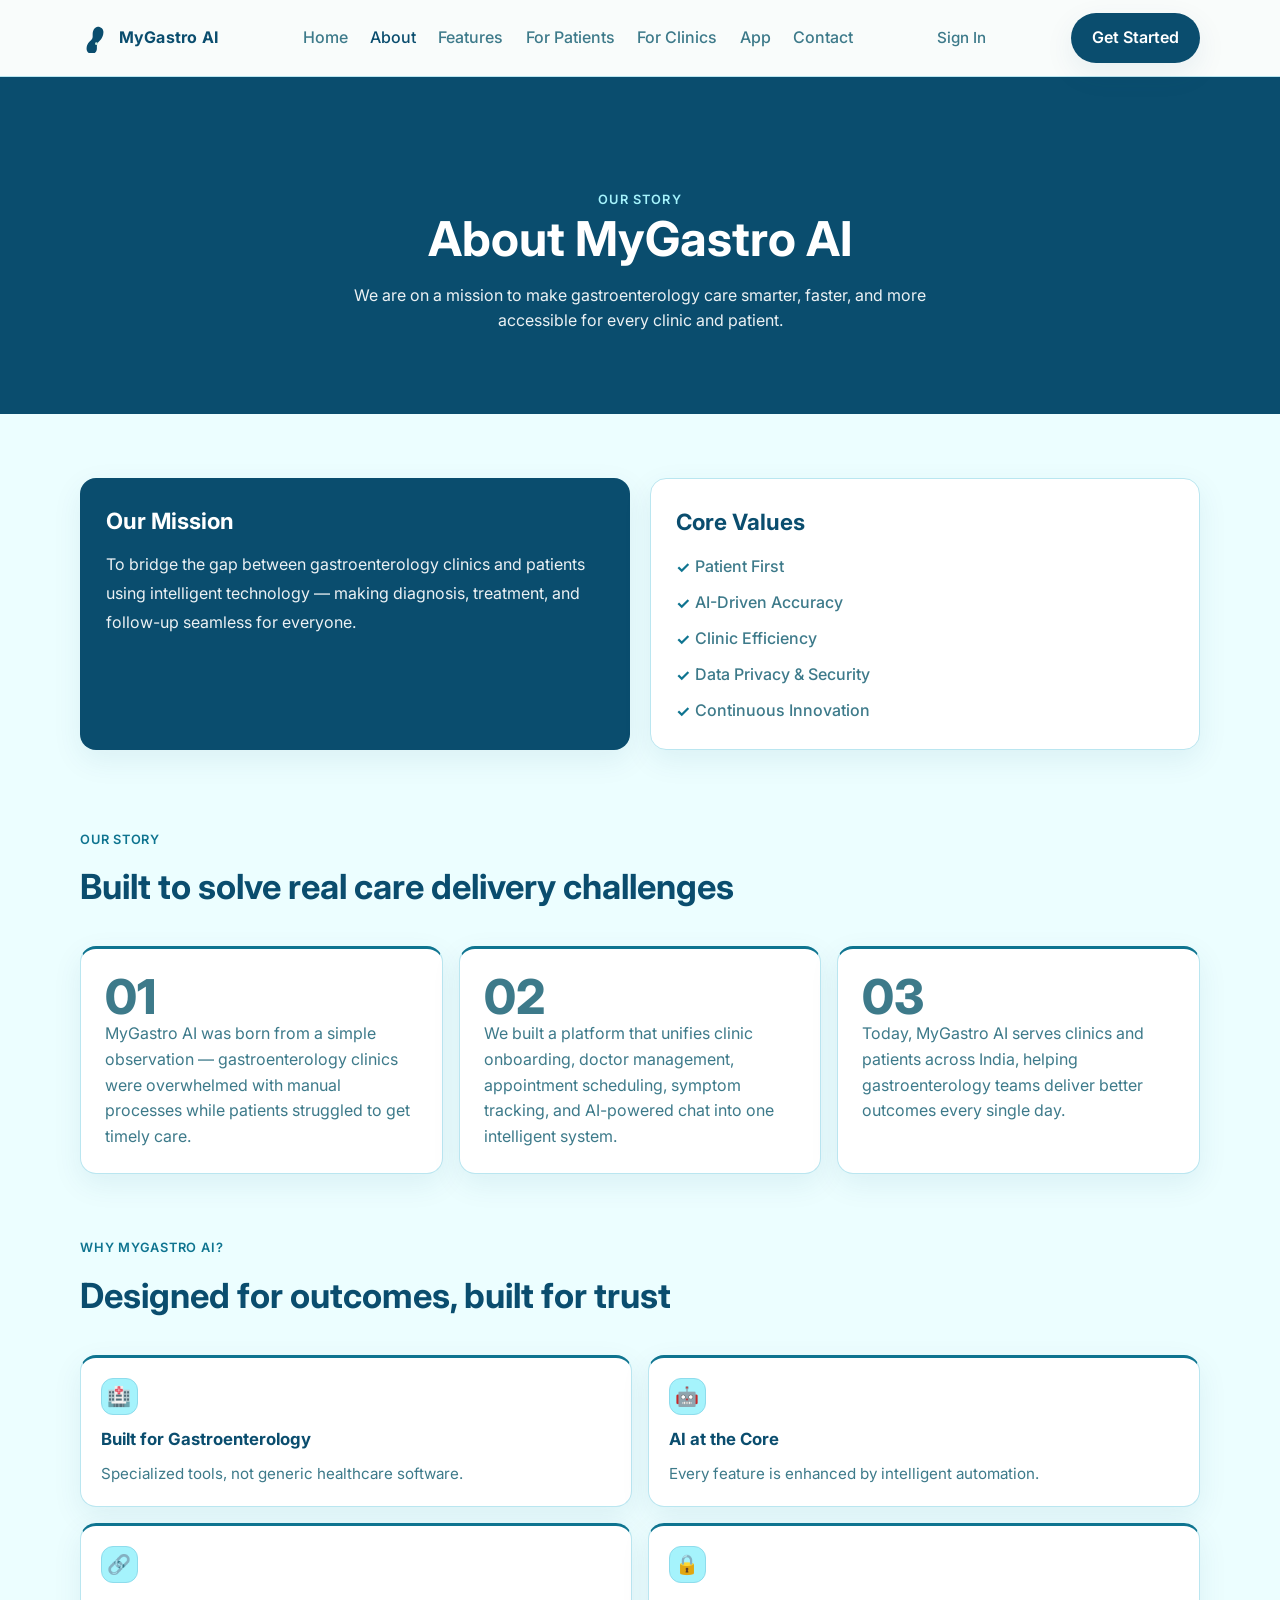
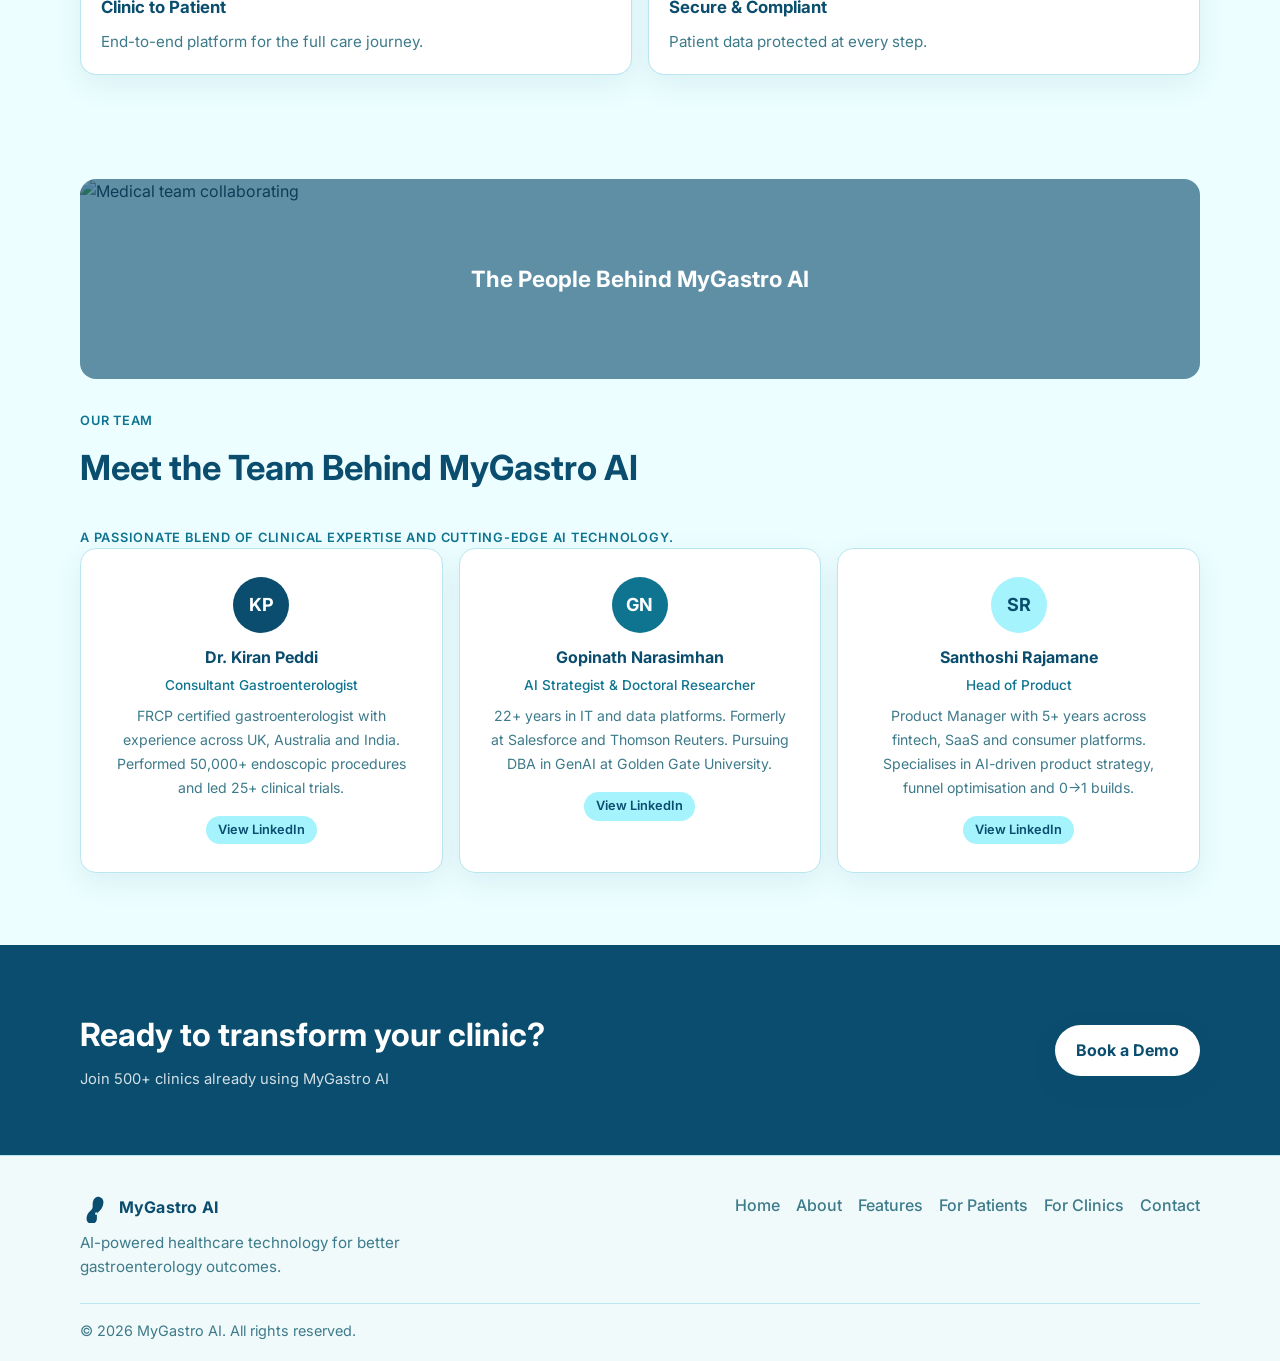
==== commit 7a493428: "Fix errors" ====
--- a/about.html
+++ b/about.html
@@ -38,10 +38,12 @@
         <li><a href="features.html">Features</a></li>
         <li><a href="for-patients.html">For Patients</a></li>
         <li><a href="for-clinics.html">For Clinics</a></li>
+        <li><a href="app.html">App</a></li>
         <li><a href="contact.html">Contact</a></li>
       </ul>
 
-      <a href="contact.html" class="btn btn-primary nav-cta">Get Started</a>
+      <a href="signin.html" class="nav-auth-link">Sign In</a>
+      <a href="signup.html" class="btn btn-primary btn-gradient nav-cta">Get Started</a>
     </nav>
   </header>
 
@@ -191,7 +193,7 @@
           <h2>Ready to transform your clinic?</h2>
           <p>Join 500+ clinics already using MyGastro AI</p>
         </div>
-        <a href="contact.html" class="btn btn-accent">Book a Demo</a>
+        <a href="contact.html" class="btn btn-accent btn-gradient">Book a Demo</a>
       </div>
     </section>
   </main>
--- a/style.css
+++ b/style.css
@@ -102,6 +102,17 @@
   color: var(--primary);
 }
 
+.nav-auth-link {
+  color: var(--muted);
+  font-weight: 500;
+  font-size: 0.95rem;
+  white-space: nowrap;
+}
+
+.nav-auth-link:hover {
+  color: var(--primary);
+}
+
 .btn {
   display: inline-flex;
   align-items: center;
@@ -135,6 +146,58 @@
   color: var(--white);
 }
 
+.btn-gradient:hover {
+  animation: pulse-teal 1.5s infinite;
+  transform: translateY(-2px);
+}
+
+@keyframes pulse-teal {
+  0% { box-shadow: 0 0 0 0 rgba(10, 77, 110, 0.6); }
+  70% { box-shadow: 0 0 0 12px rgba(10, 77, 110, 0); }
+  100% { box-shadow: 0 0 0 0 rgba(10, 77, 110, 0); }
+}
+
+.btn-gradient-accent:hover {
+  animation: pulse-accent 1.5s infinite;
+  transform: translateY(-2px);
+}
+
+@keyframes pulse-accent {
+  0% { box-shadow: 0 0 0 0 rgba(14, 116, 144, 0.6); }
+  70% { box-shadow: 0 0 0 12px rgba(14, 116, 144, 0); }
+  100% { box-shadow: 0 0 0 0 rgba(14, 116, 144, 0); }
+}
+
+.btn-gradient-ghost:hover {
+  animation: pulse-white 1.5s infinite;
+  transform: translateY(-2px);
+}
+
+@keyframes pulse-white {
+  0% { box-shadow: 0 0 0 0 rgba(255, 255, 255, 0.6); }
+  70% { box-shadow: 0 0 0 12px rgba(255, 255, 255, 0); }
+  100% { box-shadow: 0 0 0 0 rgba(255, 255, 255, 0); }
+}
+
+.btn-gradient-light:hover {
+  animation: pulse-light 1.5s infinite;
+  transform: translateY(-1px);
+}
+
+@keyframes pulse-light {
+  0% {
+    box-shadow: 0 0 0 0 rgba(165, 243, 252, 0.7);
+  }
+
+  70% {
+    box-shadow: 0 0 0 12px rgba(165, 243, 252, 0);
+  }
+
+  100% {
+    box-shadow: 0 0 0 0 rgba(165, 243, 252, 0);
+  }
+}
+
 .hero {
   background: var(--primary);
   color: var(--white);
@@ -165,6 +228,8 @@
   font-size: clamp(2rem, 4.2vw, 3.5rem);
   line-height: 1.1;
   max-width: 13ch;
+  letter-spacing: -0.03em;
+  font-weight: 800;
 }
 
 .hero-subtext {
@@ -178,6 +243,124 @@
   display: flex;
   gap: 0.85rem;
   flex-wrap: wrap;
+}
+
+.btn-hero-patient {
+  background: #0e7490;
+  color: var(--white);
+  border-color: transparent;
+  box-shadow: var(--shadow);
+}
+
+.btn-hero-clinician {
+  background: transparent;
+  color: var(--white);
+  border: 1px solid rgba(255, 255, 255, 0.95);
+}
+
+.btn-hero-clinician:hover {
+  background: rgba(255, 255, 255, 0.08);
+}
+
+.hero-visual {
+  position: relative;
+  margin-left: auto;
+  max-width: 480px;
+  width: 100%;
+}
+
+.hero-visual .hero-image {
+  margin-left: 0;
+}
+
+.hero-chat-preview {
+  position: absolute;
+  right: 0.5rem;
+  bottom: 1rem;
+  left: auto;
+  max-width: min(280px, 92%);
+  padding: 0.75rem 0.85rem;
+  background: rgba(255, 255, 255, 0.95);
+  backdrop-filter: blur(10px);
+  -webkit-backdrop-filter: blur(10px);
+  border-radius: 16px;
+  box-shadow: 0 12px 40px rgba(10, 77, 110, 0.18);
+  font-size: 0.85rem;
+  color: var(--text);
+  border: 1px solid rgba(186, 230, 240, 0.8);
+}
+
+.hero-chat-header {
+  display: flex;
+  align-items: center;
+  justify-content: space-between;
+  gap: 0.5rem;
+  margin-bottom: 0.5rem;
+  font-weight: 600;
+  font-size: 0.8rem;
+}
+
+.hero-chat-title {
+  color: var(--primary);
+}
+
+.hero-chat-status {
+  display: inline-flex;
+  align-items: center;
+  gap: 0.35rem;
+  font-size: 0.72rem;
+  color: var(--muted);
+  font-weight: 500;
+}
+
+.hero-chat-dot {
+  width: 6px;
+  height: 6px;
+  border-radius: 50%;
+  background: #22c55e;
+  display: inline-block;
+}
+
+.hero-chat-bubble {
+  background: #f0fafb;
+  border-radius: 12px;
+  padding: 0.55rem 0.65rem;
+  line-height: 1.45;
+  color: var(--text);
+}
+
+.compliance-bar {
+  background: #f0fafb;
+  border-top: 1px solid var(--border);
+  border-bottom: 1px solid var(--border);
+  padding: 0.85rem 0;
+}
+
+.compliance-bar-inner {
+  display: flex;
+  justify-content: center;
+  gap: 3rem;
+  flex-wrap: wrap;
+}
+
+.compliance-item {
+  display: flex;
+  align-items: center;
+  gap: 8px;
+  font-size: 0.85rem;
+  font-weight: 500;
+  color: var(--muted);
+}
+
+.fade-in-up {
+  opacity: 0;
+  transform: translateY(30px);
+  transition: opacity 0.6s ease, transform 0.6s ease;
+}
+
+.fade-in-up.visible {
+  opacity: 1;
+  transform: translateY(0);
 }
 
 .hero-graphic {
@@ -347,6 +530,18 @@
   transition: all 0.3s ease;
 }
 
+.feature-card.fade-in-up {
+  transition: opacity 0.6s ease, transform 0.6s ease, border-color 0.3s ease, box-shadow 0.3s ease;
+}
+
+.feature-card.fade-in-up.visible:hover {
+  transform: translateY(-4px);
+}
+
+.stat-card.fade-in-up {
+  transition: opacity 0.6s ease, transform 0.6s ease;
+}
+
 .feature-icon {
   width: 2.3rem;
   height: 2.3rem;
@@ -470,6 +665,10 @@
     padding: 0.7rem 0;
   }
 
+  .nav-auth-link {
+    order: 2;
+  }
+
   .nav-cta {
     order: 3;
   }
@@ -492,6 +691,16 @@
 
   .hero-actions {
     justify-content: center;
+  }
+
+  .hero-visual {
+    margin: 1.25rem auto 0;
+  }
+
+  .hero-chat-preview {
+    right: 50%;
+    transform: translateX(50%);
+    bottom: 0.75rem;
   }
 
   .hero-graphic {
@@ -1535,3 +1744,668 @@
     grid-template-columns: 1fr;
   }
 }
+
+.auth-page {
+  min-height: 100vh;
+  background: var(--bg);
+  display: flex;
+  flex-direction: column;
+}
+
+.auth-container {
+  flex: 1;
+  display: flex;
+  align-items: center;
+  justify-content: center;
+  padding: 2rem;
+}
+
+.auth-card {
+  background: #fff;
+  border: 1px solid var(--border);
+  border-radius: 20px;
+  padding: 2.5rem;
+  width: 100%;
+  max-width: 460px;
+  box-shadow: 0 20px 60px rgba(10, 77, 110, 0.1);
+}
+
+.auth-logo {
+  display: flex;
+  align-items: center;
+  justify-content: center;
+  gap: 8px;
+  margin-bottom: 1.5rem;
+  color: var(--primary);
+}
+
+.auth-heading {
+  text-align: center;
+  font-size: 1.6rem;
+  font-weight: 800;
+  color: var(--primary);
+  margin-bottom: 0.4rem;
+}
+
+.auth-sub {
+  text-align: center;
+  color: var(--muted);
+  font-size: 0.9rem;
+  margin-bottom: 1.5rem;
+}
+
+.auth-role-hint {
+  font-size: 0.85rem;
+  color: var(--muted);
+  text-align: center;
+  margin: 0 0 1rem;
+  line-height: 1.45;
+}
+
+.role-tabs {
+  display: flex;
+  border: 1px solid var(--border);
+  border-radius: 10px;
+  overflow: hidden;
+  margin-bottom: 1.5rem;
+}
+
+.role-tab {
+  flex: 1;
+  padding: 0.6rem;
+  text-align: center;
+  font-size: 0.85rem;
+  font-weight: 500;
+  cursor: pointer;
+  border: none;
+  background: white;
+  color: var(--muted);
+  transition: all 0.2s;
+}
+
+.role-tab.active {
+  background: #0a4d6e;
+  color: white;
+}
+
+.otp-inputs {
+  display: flex;
+  gap: 10px;
+  justify-content: center;
+  margin-bottom: 1rem;
+}
+
+.otp-input {
+  width: 48px;
+  height: 48px;
+  text-align: center;
+  font-size: 1.2rem;
+  font-weight: 700;
+  border: 1px solid var(--border);
+  border-radius: 8px;
+  outline: none;
+  color: var(--primary);
+}
+
+.otp-input:focus {
+  border-color: #0a4d6e;
+}
+
+.auth-btn {
+  width: 100%;
+  padding: 0.85rem;
+  border-radius: 12px;
+  border: none;
+  font-size: 1rem;
+  font-weight: 600;
+  cursor: pointer;
+  transition: all 0.2s;
+  margin-top: 0.5rem;
+}
+
+.auth-btn-primary {
+  background: #0a4d6e;
+  color: white;
+}
+
+.auth-btn-primary:hover {
+  background: #0e7490;
+}
+
+.auth-btn-verify {
+  background: #0e7490;
+  color: white;
+  margin-top: 0.75rem;
+}
+
+.auth-btn-verify:hover {
+  filter: brightness(1.05);
+}
+
+.auth-link {
+  text-align: center;
+  margin-top: 1.25rem;
+  font-size: 0.88rem;
+  color: var(--muted);
+}
+
+.auth-link a {
+  color: #0e7490;
+  font-weight: 600;
+}
+
+.field-error {
+  color: #dc2626;
+  font-size: 0.8rem;
+  margin-top: 4px;
+  display: block;
+}
+
+.success-msg {
+  background: #f0fdf4;
+  color: #166534;
+  border: 1px solid #bbf7d0;
+  border-radius: 8px;
+  padding: 0.75rem;
+  font-size: 0.88rem;
+  text-align: center;
+  margin-bottom: 1rem;
+}
+
+.auth-field {
+  margin-bottom: 1rem;
+}
+
+.auth-field label {
+  display: block;
+  font-size: 0.85rem;
+  font-weight: 600;
+  color: var(--primary);
+  margin-bottom: 0.35rem;
+}
+
+.auth-field input,
+.auth-field select {
+  width: 100%;
+  padding: 0.65rem 0.75rem;
+  border: 1px solid var(--border);
+  border-radius: 8px;
+  font: inherit;
+  color: var(--text);
+  background: #fff;
+}
+
+.auth-field input:focus,
+.auth-field select:focus {
+  outline: none;
+  border-color: var(--accent);
+  box-shadow: 0 0 0 3px rgba(14, 116, 144, 0.12);
+}
+
+.input-error {
+  border-color: #dc2626 !important;
+}
+
+.auth-otp-label {
+  display: block;
+  text-align: center;
+  font-size: 0.85rem;
+  font-weight: 600;
+  color: var(--primary);
+  margin-bottom: 0.5rem;
+}
+
+.otp-success-line {
+  font-size: 0.8rem;
+  color: #166534;
+  text-align: center;
+  margin-bottom: 0.75rem;
+}
+
+.auth-divider {
+  display: flex;
+  align-items: center;
+  gap: 1rem;
+  margin: 1.25rem 0;
+  color: var(--muted);
+  font-size: 0.85rem;
+}
+
+.auth-divider::before,
+.auth-divider::after {
+  content: "";
+  flex: 1;
+  height: 1px;
+  background: var(--border);
+}
+
+.auth-divider span {
+  flex-shrink: 0;
+}
+
+.phone-mockup {
+  width: 220px;
+  height: 420px;
+  background: #1a1a2e;
+  border-radius: 36px;
+  border: 8px solid #2d2d4e;
+  padding: 8px;
+  position: relative;
+  animation: phoneFloat 3s ease-in-out infinite;
+  box-sizing: border-box;
+}
+
+.phone-screen {
+  width: 100%;
+  height: 100%;
+  background: white;
+  border-radius: 28px;
+  overflow: hidden;
+  display: flex;
+  flex-direction: column;
+}
+
+.phone-header {
+  background: #0a4d6e;
+  color: white;
+  padding: 10px 14px;
+  font-size: 11px;
+  font-weight: 700;
+  display: flex;
+  justify-content: space-between;
+  align-items: center;
+}
+
+.phone-body {
+  flex: 1;
+  padding: 10px;
+  background: #ecfeff;
+  overflow: hidden;
+}
+
+.phone-card {
+  background: white;
+  border-radius: 10px;
+  padding: 8px 10px;
+  margin-bottom: 8px;
+  font-size: 10px;
+  border: 1px solid #bae6f0;
+}
+
+.phone-card--teal {
+  background: linear-gradient(135deg, rgba(10, 77, 110, 0.08), rgba(14, 116, 144, 0.12));
+  border-color: #bae6f0;
+}
+
+.phone-card-title {
+  color: #0a4d6e;
+  font-weight: 700;
+  font-size: 10px;
+}
+
+.phone-card-sub {
+  color: #3d7a8a;
+  font-size: 9px;
+  margin-top: 2px;
+}
+
+.phone-grid {
+  display: grid;
+  grid-template-columns: repeat(4, 1fr);
+  gap: 4px;
+  margin-bottom: 8px;
+}
+
+.phone-grid-item {
+  background: white;
+  border-radius: 8px;
+  padding: 6px 4px;
+  text-align: center;
+  font-size: 8px;
+  color: #0a4d6e;
+  border: 1px solid #bae6f0;
+  line-height: 1.2;
+}
+
+.phone-chat-bubble {
+  background: #0a4d6e;
+  color: white;
+  border-radius: 10px 10px 10px 0;
+  padding: 6px 10px;
+  font-size: 9px;
+  max-width: 85%;
+}
+
+.phone-welcome {
+  font-size: 11px;
+  font-weight: 600;
+  color: #0a4d6e;
+  margin: 0 0 8px;
+}
+
+@keyframes phoneFloat {
+  0%,
+  100% {
+    transform: translateY(0);
+  }
+
+  50% {
+    transform: translateY(-12px);
+  }
+}
+
+.gplay-btn {
+  display: inline-flex;
+  align-items: center;
+  gap: 10px;
+  background: #000;
+  color: #fff;
+  padding: 12px 24px;
+  border-radius: 12px;
+  font-size: 0.9rem;
+  font-weight: 600;
+  text-decoration: none;
+  transition: background 0.2s;
+  margin-top: 0.5rem;
+}
+
+.gplay-btn:hover {
+  background: #1a1a1a;
+  color: #fff;
+}
+
+.gplay-btn-text {
+  display: flex;
+  flex-direction: column;
+  align-items: flex-start;
+  line-height: 1.15;
+}
+
+.gplay-btn-small {
+  font-size: 0.65rem;
+  font-weight: 500;
+  text-transform: uppercase;
+  letter-spacing: 0.02em;
+  opacity: 0.95;
+}
+
+.gplay-btn-large {
+  font-size: 1.05rem;
+  font-weight: 600;
+}
+
+.gplay-icon {
+  flex-shrink: 0;
+}
+
+.app-hero {
+  padding-bottom: 4rem;
+}
+
+.app-hero-grid {
+  display: grid;
+  grid-template-columns: 1.1fr 0.9fr;
+  gap: 2rem;
+  align-items: center;
+}
+
+.app-hero-content {
+  text-align: left;
+}
+
+.app-hero-title {
+  margin: 0;
+  font-size: clamp(1.85rem, 4vw, 2.75rem);
+  line-height: 1.15;
+  color: #fff;
+  font-weight: 800;
+}
+
+.app-hero-sub {
+  margin: 1rem 0 0;
+  max-width: 48ch;
+  color: rgba(255, 255, 255, 0.92);
+  font-size: 1.02rem;
+}
+
+.app-hero-note {
+  margin: 0.85rem 0 0;
+  font-size: 0.82rem;
+  color: rgba(255, 255, 255, 0.65);
+}
+
+.app-hero-phone-wrap {
+  display: flex;
+  justify-content: center;
+  align-items: center;
+}
+
+.app-features-section {
+  padding: 4.5rem 0;
+  background: #ecfeff;
+}
+
+.app-features-grid {
+  margin-top: 0;
+}
+
+.app-how-section {
+  padding: 4.5rem 0;
+}
+
+.app-steps-row {
+  display: grid;
+  grid-template-columns: repeat(3, minmax(0, 1fr));
+  gap: 1rem;
+}
+
+.app-step-card {
+  background: #fff;
+  border: 1px solid var(--border);
+  border-top: 3px solid var(--accent);
+  border-radius: 16px;
+  padding: 1.25rem;
+  box-shadow: var(--shadow);
+}
+
+.app-step-num {
+  margin: 0 0 0.5rem;
+  font-size: 0.8rem;
+  font-weight: 700;
+  color: var(--accent);
+  text-transform: uppercase;
+  letter-spacing: 0.04em;
+}
+
+.app-step-card h3 {
+  margin: 0 0 0.5rem;
+  font-size: 1.05rem;
+  color: var(--primary);
+}
+
+.app-step-card p {
+  margin: 0;
+  font-size: 0.92rem;
+  color: var(--muted);
+  line-height: 1.55;
+}
+
+.app-screens-section {
+  padding: 0 0 4.5rem;
+}
+
+.app-screenshots-row {
+  display: flex;
+  justify-content: center;
+  gap: 1.5rem;
+  flex-wrap: wrap;
+  align-items: flex-start;
+}
+
+.phone-mockup--sm {
+  width: 160px;
+  height: 308px;
+  border-radius: 28px;
+  border-width: 6px;
+  padding: 6px;
+  animation: none;
+}
+
+.phone-mockup--sm .phone-header {
+  padding: 8px 10px;
+  font-size: 9px;
+}
+
+.phone-mockup--sm .phone-body {
+  padding: 8px;
+}
+
+.phone-mockup--sm .phone-welcome--sm {
+  font-size: 9px;
+}
+
+.phone-mockup--sm .phone-card {
+  padding: 6px 8px;
+  font-size: 8px;
+}
+
+.phone-mockup--sm .phone-card-title {
+  font-size: 8px;
+}
+
+.phone-mockup--sm .phone-card-sub {
+  font-size: 7px;
+}
+
+.phone-body--chat {
+  display: flex;
+  flex-direction: column;
+  gap: 6px;
+}
+
+.phone-msg {
+  font-size: 8px;
+  line-height: 1.35;
+  padding: 6px 8px;
+  border-radius: 8px;
+  max-width: 95%;
+}
+
+.phone-msg--user {
+  background: #e0f2fe;
+  color: #0a2533;
+  align-self: flex-end;
+  border-radius: 8px 8px 0 8px;
+}
+
+.phone-msg--ai {
+  background: #fff;
+  border: 1px solid #bae6f0;
+  color: #3d7a8a;
+  align-self: flex-start;
+}
+
+.phone-screen-title {
+  font-size: 9px;
+  font-weight: 700;
+  color: #0a4d6e;
+  margin: 0 0 6px;
+}
+
+.phone-chips {
+  display: flex;
+  flex-wrap: wrap;
+  gap: 4px;
+  margin-bottom: 8px;
+}
+
+.phone-chip {
+  font-size: 7px;
+  padding: 3px 6px;
+  background: #fff;
+  border: 1px solid #bae6f0;
+  border-radius: 999px;
+  color: #0a4d6e;
+}
+
+.phone-slider-label {
+  font-size: 8px;
+  color: #3d7a8a;
+  margin: 0 0 4px;
+}
+
+.phone-slider-bar {
+  height: 4px;
+  border-radius: 4px;
+  background: linear-gradient(90deg, #bae6f0 40%, #0e7490 40%);
+  margin-bottom: 8px;
+}
+
+.phone-save-btn {
+  width: 100%;
+  border: none;
+  background: #0a4d6e;
+  color: #fff;
+  font-size: 8px;
+  font-weight: 600;
+  padding: 6px;
+  border-radius: 8px;
+  cursor: default;
+}
+
+.app-gplay-cta {
+  background: #0a4d6e;
+  color: #fff;
+  padding: 3rem 0;
+}
+
+.app-gplay-cta-inner {
+  display: flex;
+  flex-direction: column;
+  align-items: center;
+  text-align: center;
+  gap: 1.25rem;
+}
+
+.app-gplay-cta-text h2 {
+  margin: 0;
+  font-size: clamp(1.35rem, 2.5vw, 1.85rem);
+  font-weight: 800;
+}
+
+.app-gplay-cta-text p {
+  margin: 0.5rem 0 0;
+  color: rgba(255, 255, 255, 0.9);
+  font-size: 0.95rem;
+}
+
+.app-gplay-rating {
+  margin: 0.75rem 0 0 !important;
+  font-size: 0.9rem;
+  color: rgba(255, 255, 255, 0.95);
+}
+
+.app-gplay-rating span {
+  margin-left: 0.35rem;
+}
+
+@media (max-width: 900px) {
+  .app-hero-grid {
+    grid-template-columns: 1fr;
+    text-align: center;
+  }
+
+  .app-hero-content {
+    text-align: center;
+  }
+
+  .app-hero-sub {
+    margin-left: auto;
+    margin-right: auto;
+  }
+
+  .app-steps-row {
+    grid-template-columns: 1fr;
+  }
+}
+
